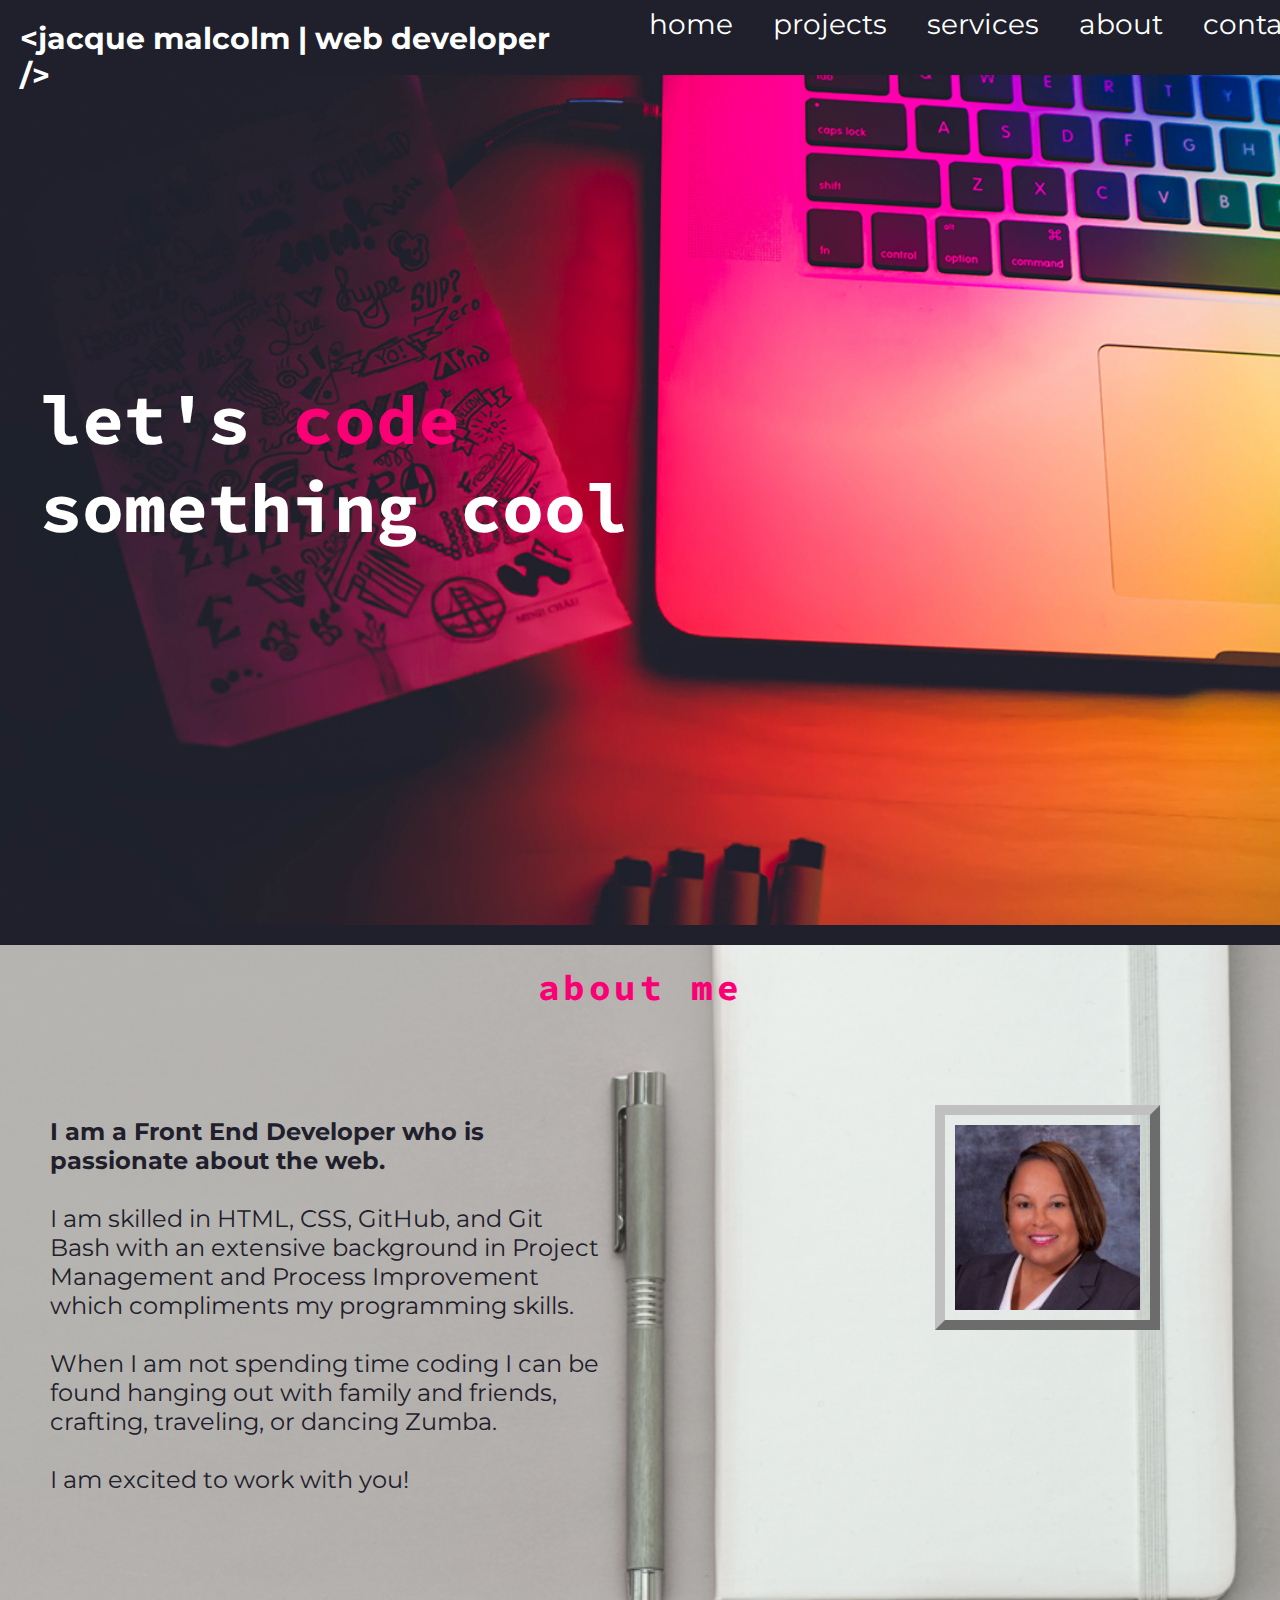
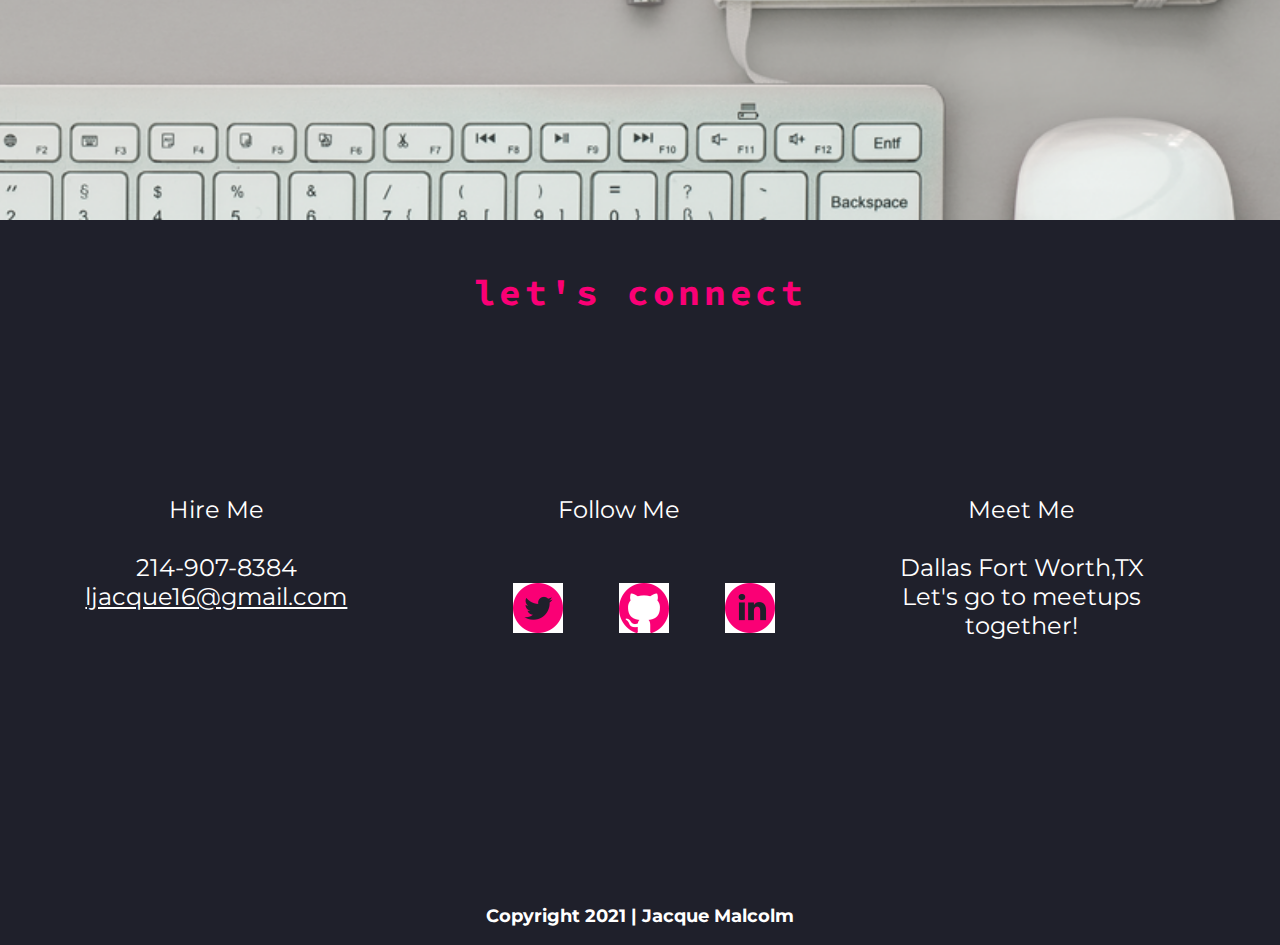
==== index.html @ a43809aa "updated nav bar" ====
<!DOCTYPE html>
<html lang="en">

<head>
    <meta charset="UTF-8">
    <title>Jacque's | Portfolio</title>
    <link rel="stylesheet" href="css/normalize.css">
    <link rel="stylesheet" href="css/main.css">
    <link href="https://fonts.googleapis.com/css2?family=Montserrat&family=Source+Code+Pro:wght@600&display=swap" rel="stylesheet">
</head>

<body>
    <header>
        <div class="wrapper">
        <div>
            <h1>&#60;jacque malcolm | web developer &#47;&#62;</h1>
        </div>
        <div>
            <nav>
                <ul>
                    <li><a href="index.html">home</a></li>
                    <li><a href="projects.html">projects</a></li>
                    <li><a href="services.html">services</a></li>
                    <li><a href="#about">about</a></li>
                    <li><a href="#contact">contact</a></li>
                </ul>
            </nav>
        </div>
        </div>
    </header>
    <main>
        <div class="hero-image">
            <div>
                <h2>let's <span>code</span><br>
                    something cool</h2>
            </div>
            </div>  
            
            <section id="about">
                <div>
                    <h3>about me</h3>
                </div>
                <div class="about-me">
                    <p><strong>I am a Front End Developer who is passionate about the web.</strong><br><br> I am skilled in HTML, CSS, GitHub, and Git Bash with an extensive background in Project Management and Process Improvement which compliments my programming skills.<br><br> When I am not spending time coding I can be found hanging out with family and friends,<br> crafting, traveling, or
                        dancing Zumba.<br><br> I am excited to work with you!</p>
                    <img src="img/personal-photo.jpg" alt="Jacque">  
                </div>
            </section>
    </main>
    <footer id="contact">
        <div>
            <h3>let's connect</h3>
            <div class="third-width">
                <p>Hire Me<br><br>
                214-907-8384<br>
                <a href="mailto:ljacque16@gmail.com"> ljacque16@gmail.com</a></p>
            </div>
            <div class="third-width">
                <p>Follow Me<br><br></p>
                <ul>
                    <li><a href="https://twitter.com/explore" target="_blank">
                    <img src="img/Twitter.png" alt="Twitter" /></a></li>
                    <li><a href="https://github.com/JacqueM-tech" target="_blank">
                    <img src="img/GitHub.png" alt="Github" /></a></li>
                    <li><a href="https://www.linkedin.com/in/ljacque1/" target="_blank">
                    <img src="img/Linkedin.png" alt="Linkedin" /></a></li>
                </ul>
            </div>
            <div class="third-width">
                <p>Meet Me<br><br>
                Dallas Fort Worth,TX <br>
                Let's go to meetups together!</p>
            </div>
        </div>
        <div>
            <h6>Copyright 2021 | Jacque Malcolm</h6>
        </div>
    </footer>
</body>

</html>
---- css/main.css ----
/* ----STYLESHEET FOR Jacque's Portfolio ----*/

/* ---- BASE STYLES ---- */
body {
   background-color: #1f202b;
   color: #ffffff;
   font-family: 'Montserrat', sans-serif;
   font-size: 24px;
  }

* {
   box-sizing: border-box;
   margin: 0;
   padding: 0;
}
*  
 /* ---- GRID STYLES ---- */
.half-width {
   float: left;
   height: 300px;
   margin: 40px 60px 80px 40px;
   padding: 30px;
   width: 40%;
 }
.third-width {
   float: left;
   height: 400px;
   margin: 85px 20px 10px 50px;
   padding: 10px;
   text-align: center;
   width: 26%;
}

/*===== HEADER =====*/
header .wrapper {
   display: flex;
   flex-flow: row nowrap;
   justify-content: space-between;
   height: 75px;
   width: 100%;
  }
 header h1 {
   float: left;
   font-size: 30px;
   color: #ffffff;
   padding: 10px;
   margin: 10px;
   width: 570px;
  }
nav {
   float: right;
   padding: 5px;
   margin: 2px;
   width: 750px;
  }
 nav ul {  
   list-style: none;
   margin: 0;
   padding: 0;
   text-align: right;
  }
 nav ul li{
   display: inline;
   padding: 2px;
   }
 nav ul li a {
   color: #ffffff ;
   font-size: 28px;
   margin-right: 25px;
   padding-left: 5px;
   text-decoration: none;
  }
 
 /*===== MAIN =====*/
 .hero-image {
   height: 850px;
   background: url('../img/hero-image.png');
   background-size: cover;
   background-position: right;
   padding-right: 200px;
  }
 main h2 {
   clear: both;
   color: #ffffff;
   float: left;
   font-family: 'Source Code Pro', monospace;
   font-size: 70px;
   margin: 280px 10px 75px 20px;
   padding: 20px;
   text-align: left;
  }
 main h2 span {
   color: #fa0075;
  }
  h3 {
   color: #fa0075;
   clear: both;
   font-size: 36px;
   font-family: 'Source Code Pro', monospace;
   letter-spacing: 0.1em;
   height: 50px;
   margin: 30px auto;
   padding: 20px 0;
   text-align: center; 
   width: 100%;
 }
h4 {  
   clear: both;
   display: inline-block;
   font-weight: 700;
 }
h5 {
   font-weight: 500;
}

h6 {
   clear: both;
   font-size: 18px;
   height: 50px;
   padding: 10px;
   text-align: center;
   width: 100%;
   }
 
 /*===== PROJECTS PAGE=====*/
 #projects .half-width {
   height: 500px;
   margin: 0;
   padding: 0;
}
#projects img {
  border: 1px;
  border-color: #b7b7b7;
  float: left;
  height: 500px;
  width: 500px;
}
#projects p {
   height: 500px;
   width: 500px;
}
#projects .portfolio {
   display: flex;
   flex-flow: row wrap;
   justify-content: center;
   align-items: center;
 }
.portfolio {
   display: flex;
   justify-content: space-between;
   align-items: center;
   margin-left: 50px;
}
.half-width .para1, .para3 {
   margin-left: 30px;
}
#projects .portfolio .half-width {
   margin-bottom: 100px;
}
#projects h3 {
   margin-top: 40px;
   margin-bottom: 100px;
}
.para2 {
   text-align: left;
}
#projects .align {
  text-align: right;
}

/*===== SERVICES PAGE=====*/
#services .container {
   display: flex;
   flex-flow: row wrap;
   justify-content: center;
   align-items: center;
}
#services h3 {
   margin-top: 100px;
   font-size: 50px;
}
.services {
   display: flex;
   justify-content: center;
   margin-top: 150px;
   margin-bottom: 120px;
   width: 100%;
}
.services .items {
   display: flex;
   flex-flow: column wrap;
   justify-content: space-between;
   margin-left: 40px;
}
.services .items h4 {
   font-size: 30px;
   margin-bottom: 20px;
}
.services .items img {
   height: 300px;
   width: 250px;
}

/*===== ABOUT =====*/
#about .full-width {
   text-align: center;
   height: 100px;
   margin-left: 200px;
   padding-top: 10px;
}
#about {
   background-image: url('../img/about-me.png');
   background-size: cover;
   background-position: right;
   box-sizing: content-box;
   clear: both;
   height: 875px;
   
}
#about h3 {
   margin-top: 20px;
   margin-bottom: 110px;
}
#about p {
   color: #1f202b;
   float: left;
   height: 100px;
   text-align: left;
   margin: 2px 10px 10px 40px;
   padding: 10px;
   width: 575px;
}
#about img {
   float: right;
   border: 10px outset silver;
   height: 225px;
   margin: 0 120px 0 0;
   padding: 10px;
   width: 225px;
}

/*===== FOOTER/CONTACT =====*/
#contact .full-width {
   clear: both;
   text-align: center;
   height: 200px;
   margin: 100px 0 0 300px;
   margin-top: 200px;
   padding: 10px;
}
#contact h3 {
   margin-bottom: 100px;
}
#contact ul {
   list-style: none;
}
#contact ul li {
   display: inline-block;
}
#contact ul img {
   padding: 30px 0 0 50px ;
}
#contact a {
   color: #ffffff;
}
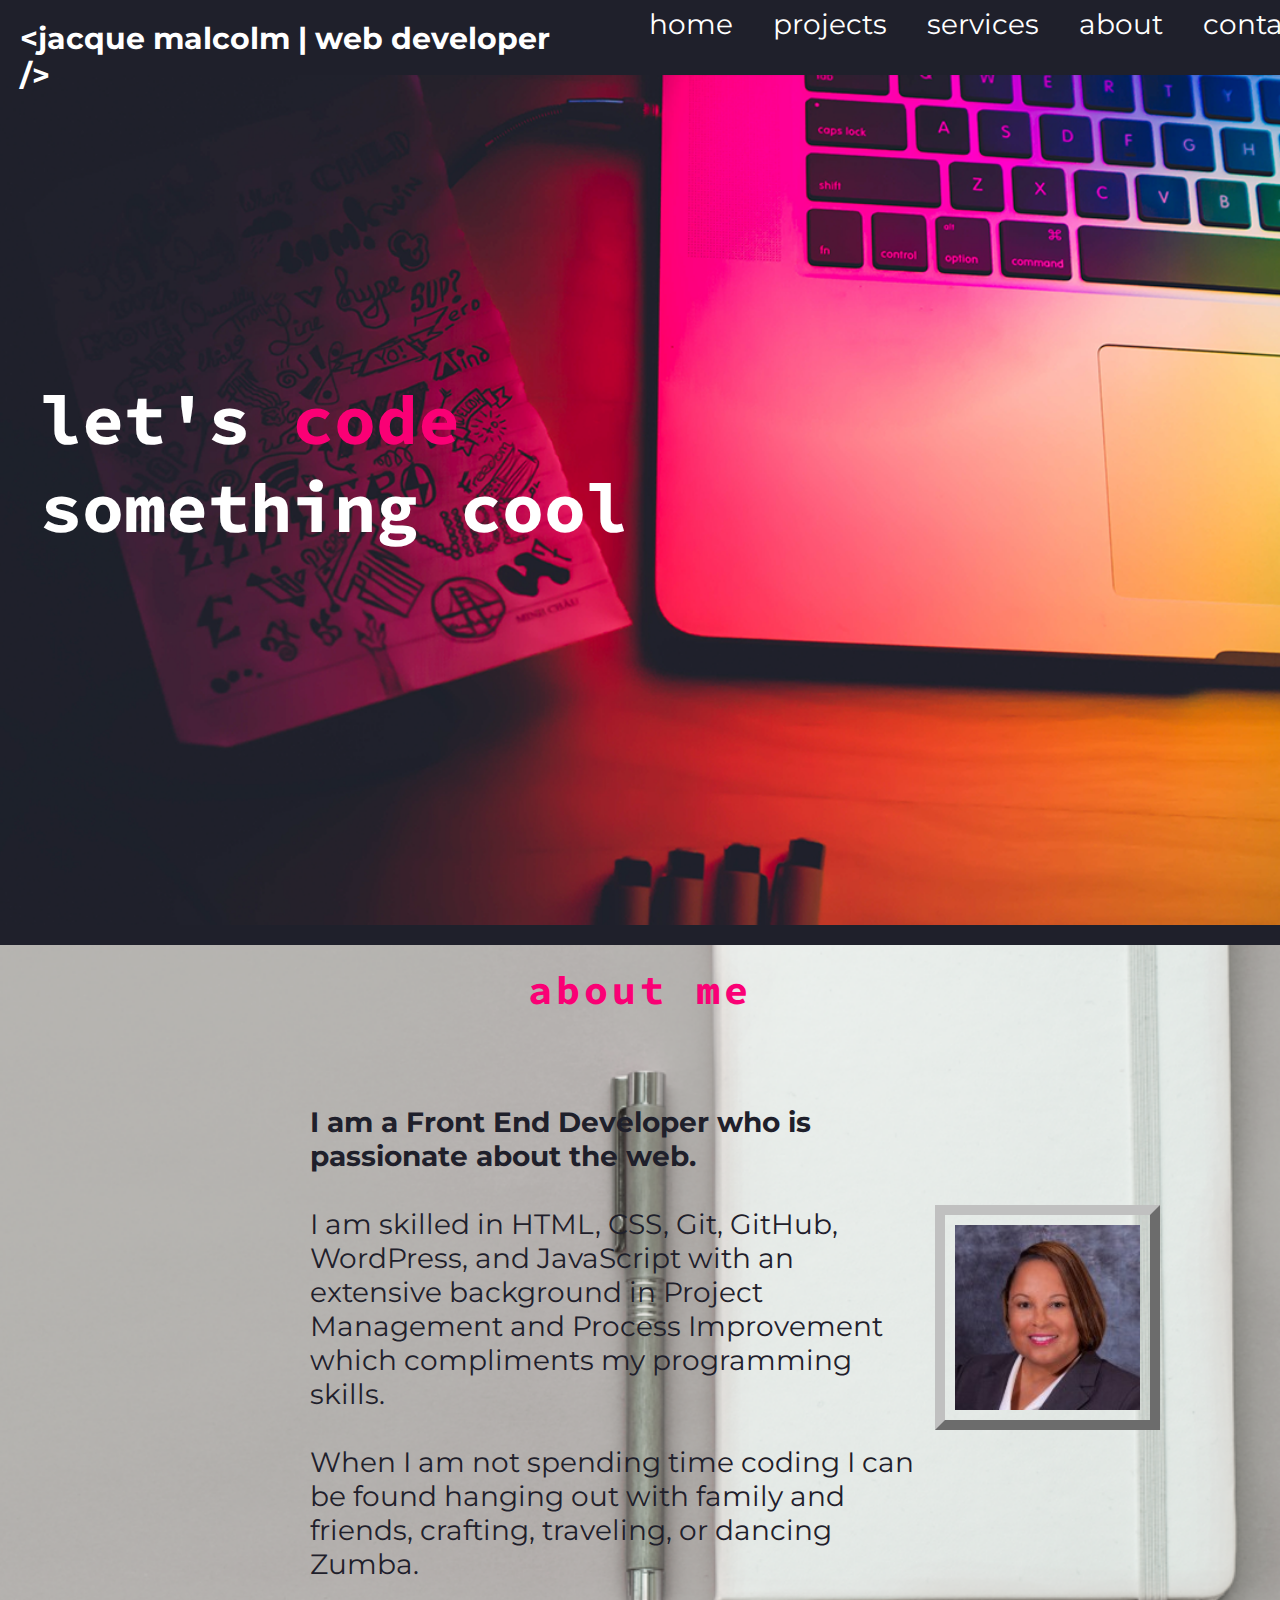
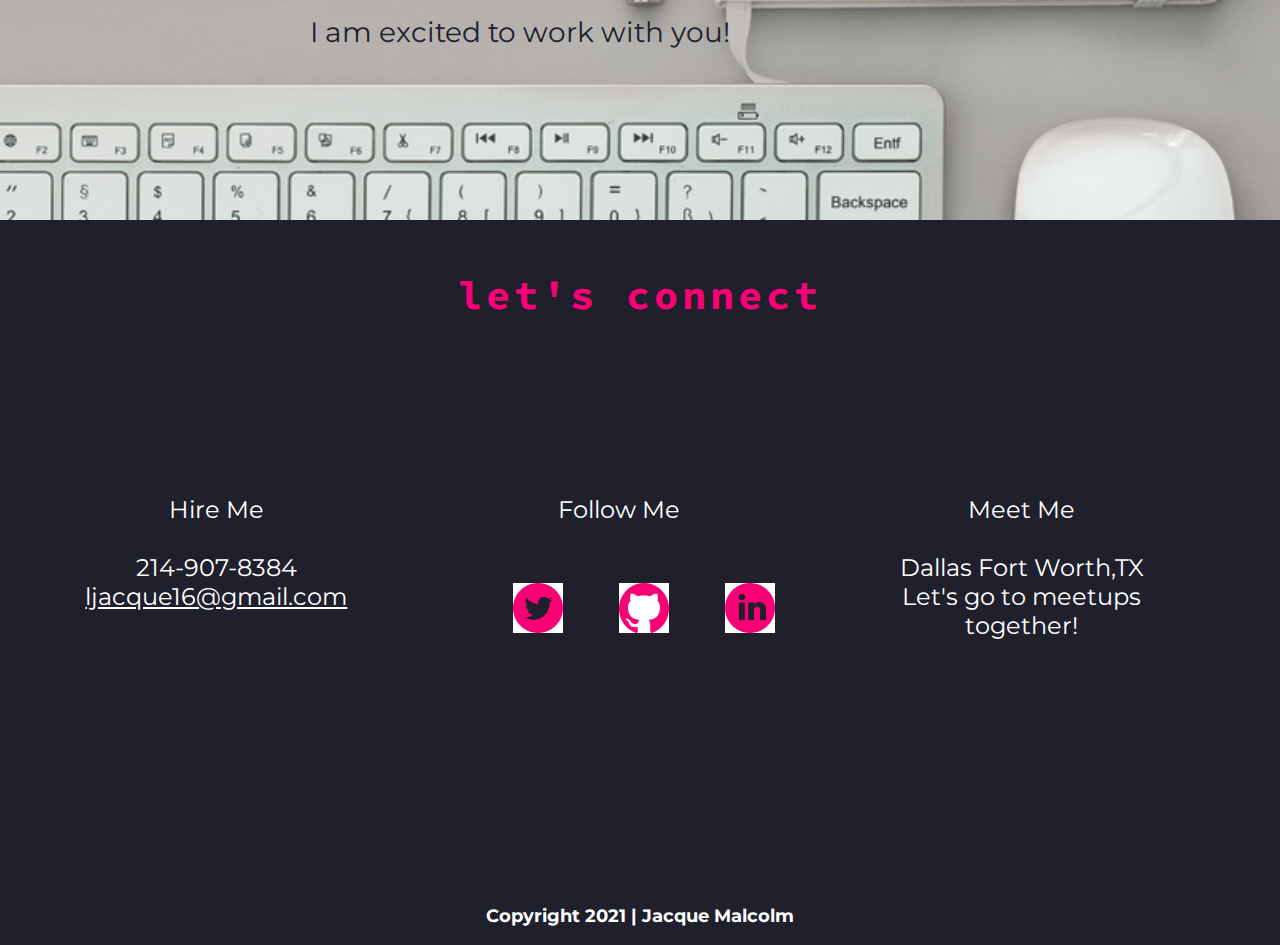
==== commit 3d33f243: "updated about section" ====
--- a/index.html
+++ b/index.html
@@ -41,7 +41,7 @@
                     <h3>about me</h3>
                 </div>
                 <div class="about-me">
-                    <p><strong>I am a Front End Developer who is passionate about the web.</strong><br><br> I am skilled in HTML, CSS, GitHub, and Git Bash with an extensive background in Project Management and Process Improvement which compliments my programming skills.<br><br> When I am not spending time coding I can be found hanging out with family and friends,<br> crafting, traveling, or
+                    <p><strong>I am a Front End Developer who is passionate about the web.</strong><br><br> I am skilled in HTML, CSS, Git, GitHub, WordPress, and JavaScript with an extensive background in Project Management and Process Improvement which compliments my programming skills.<br><br> When I am not spending time coding I can be found hanging out with family and friends, crafting, traveling, or
                         dancing Zumba.<br><br> I am excited to work with you!</p>
                     <img src="img/personal-photo.jpg" alt="Jacque">  
                 </div>
--- a/css/main.css
+++ b/css/main.css
@@ -95,7 +95,7 @@
   h3 {
    color: #fa0075;
    clear: both;
-   font-size: 36px;
+   font-size: 40px;
    font-family: 'Source Code Pro', monospace;
    letter-spacing: 0.1em;
    height: 50px;
@@ -205,7 +205,7 @@
 #about .full-width {
    text-align: center;
    height: 100px;
-   margin-left: 200px;
+   margin-left: 100px;
    padding-top: 10px;
 }
 #about {
@@ -219,16 +219,17 @@
 }
 #about h3 {
    margin-top: 20px;
-   margin-bottom: 110px;
+   margin-bottom: 100px;
 }
 #about p {
    color: #1f202b;
+   font-size: 28px;
    float: left;
    height: 100px;
    text-align: left;
-   margin: 2px 10px 10px 40px;
-   padding: 10px;
-   width: 575px;
+   margin: 0 10px 10px 300px;
+   padding: 10px;
+   width: 630px;
 }
 #about img {
    float: right;
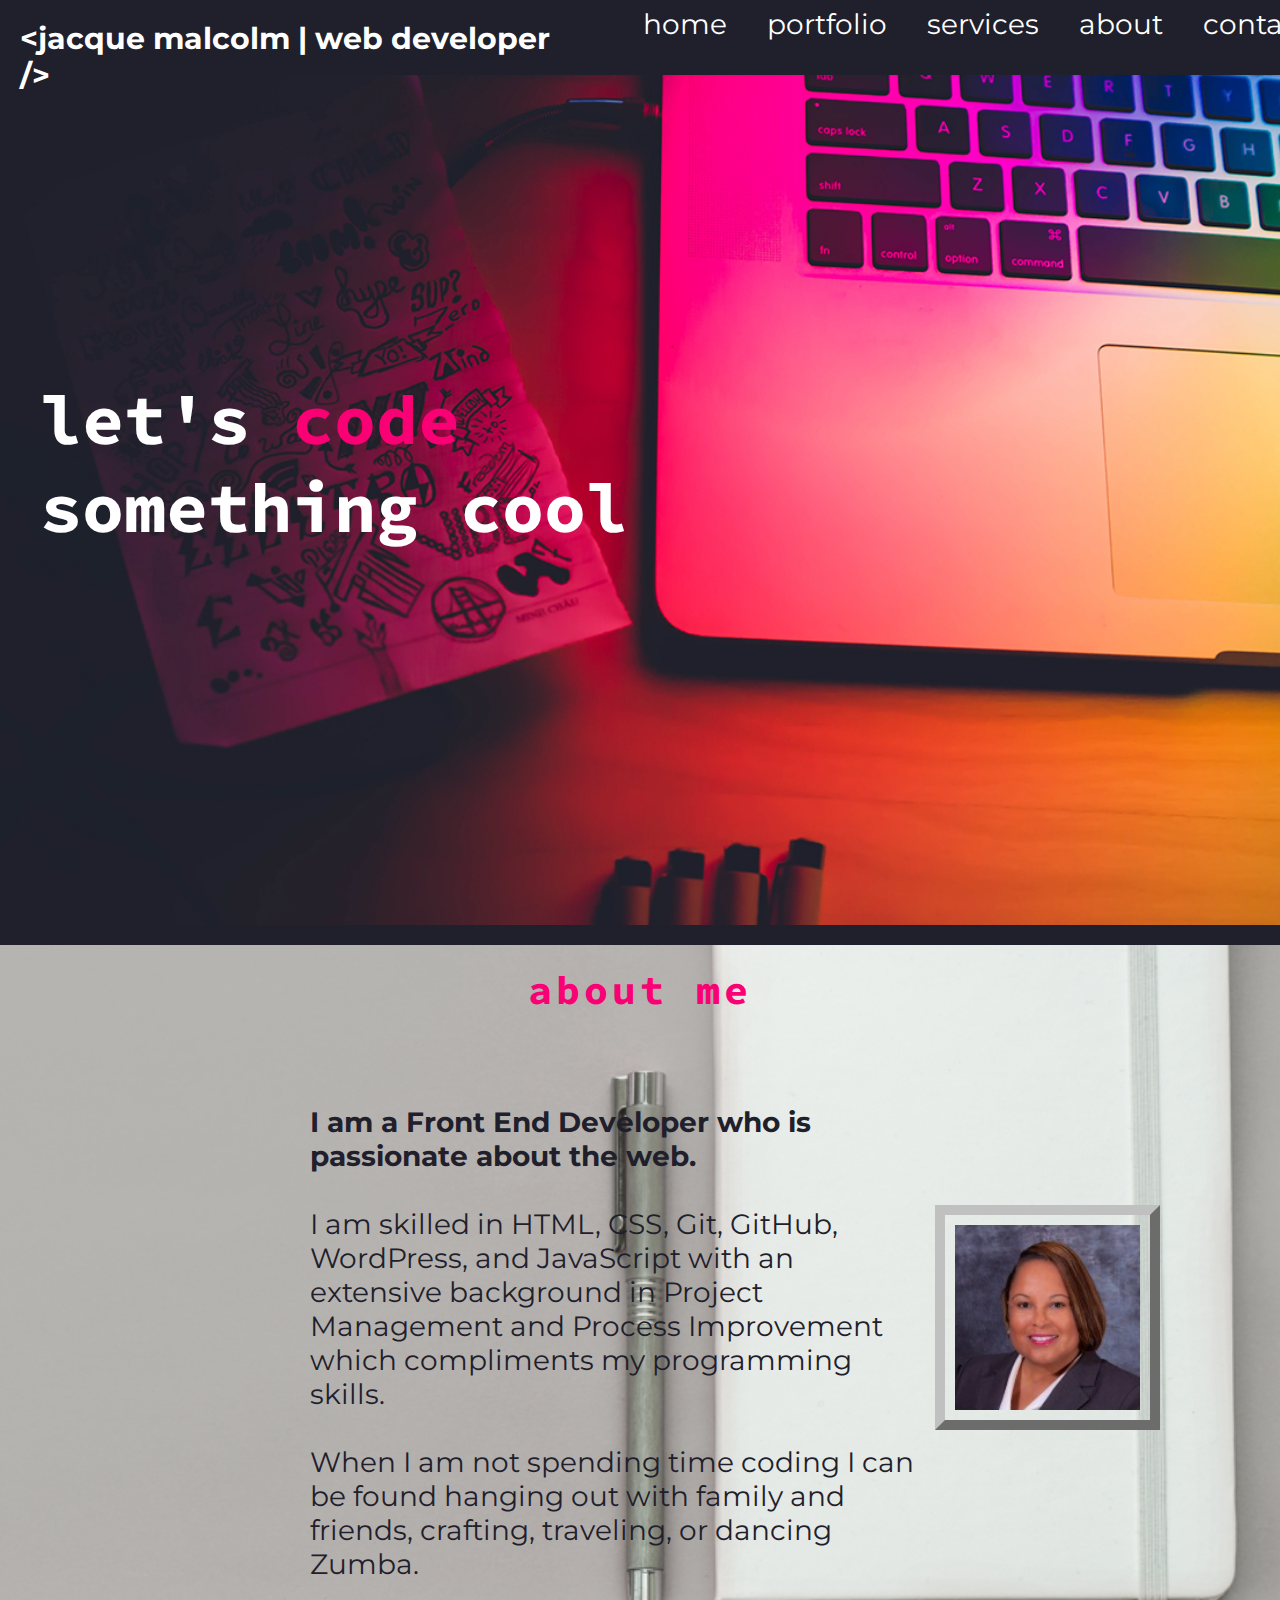
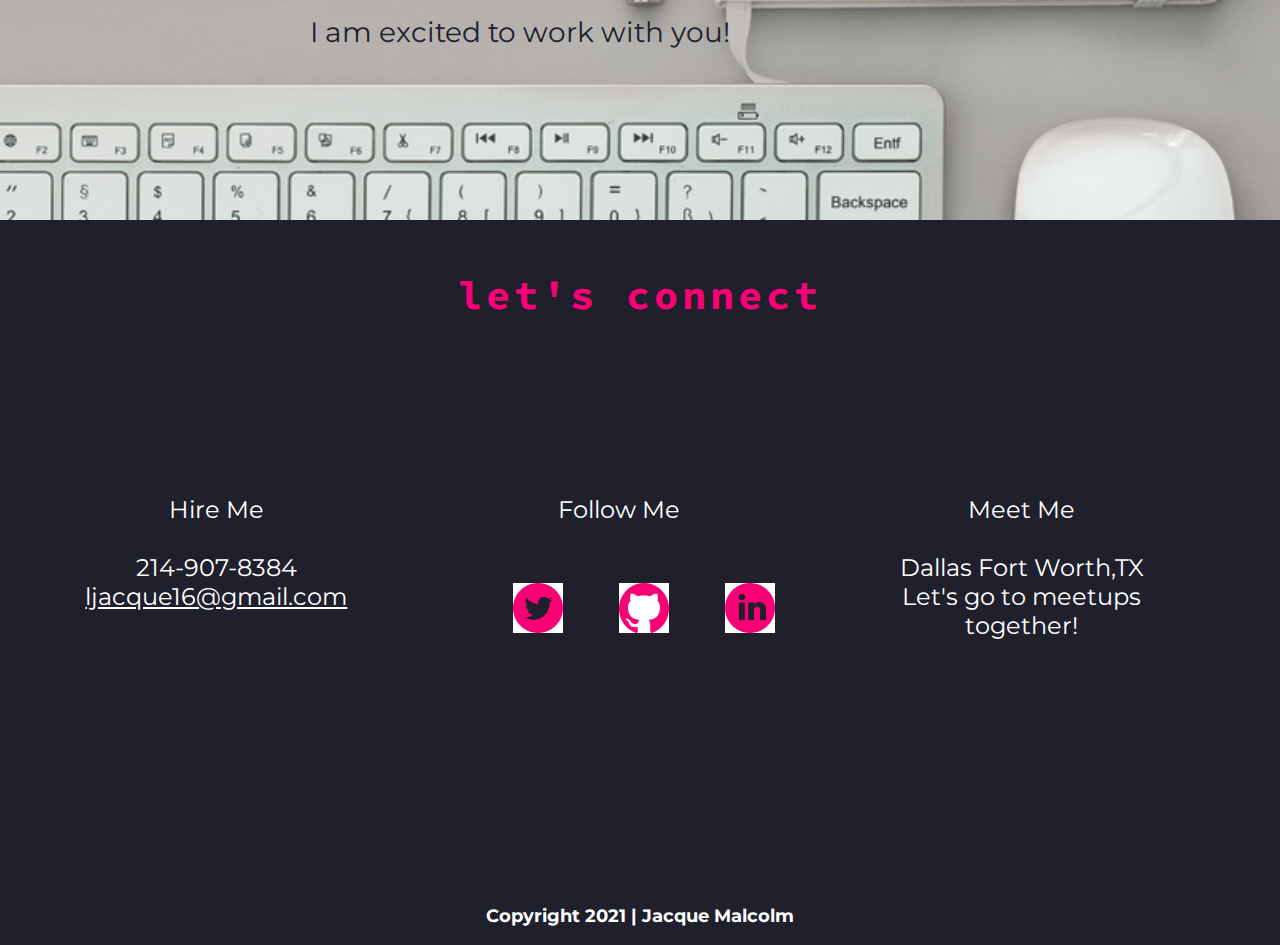
==== commit 50fd9f74: "Updated portfolio page" ====
--- a/index.html
+++ b/index.html
@@ -19,7 +19,7 @@
             <nav>
                 <ul>
                     <li><a href="index.html">home</a></li>
-                    <li><a href="projects.html">projects</a></li>
+                    <li><a href="portfolio.html">portfolio</a></li>
                     <li><a href="services.html">services</a></li>
                     <li><a href="#about">about</a></li>
                     <li><a href="#contact">contact</a></li>
--- a/css/main.css
+++ b/css/main.css
@@ -122,7 +122,7 @@
    width: 100%;
    }
  
- /*===== PROJECTS PAGE=====*/
+ /*===== PORTFOLIO PAGE=====*/
  #projects .half-width {
    height: 500px;
    margin: 0;
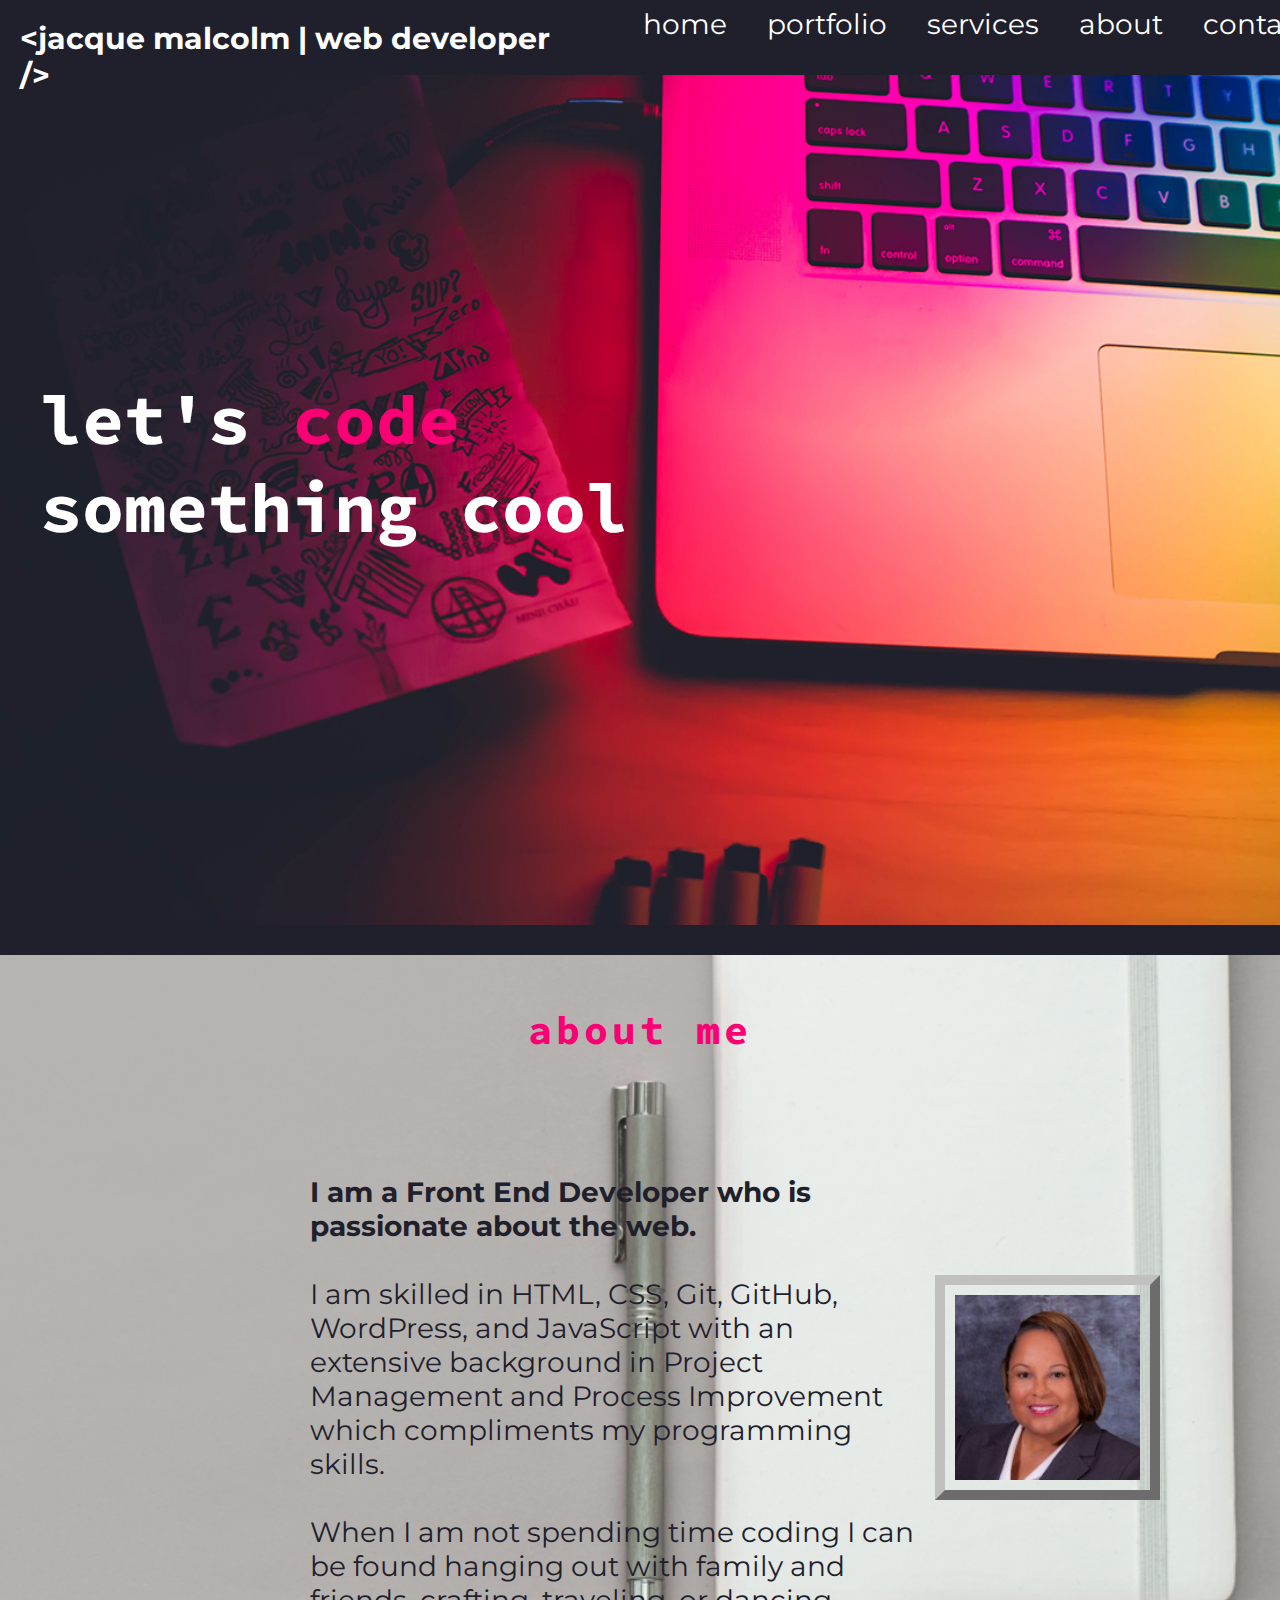
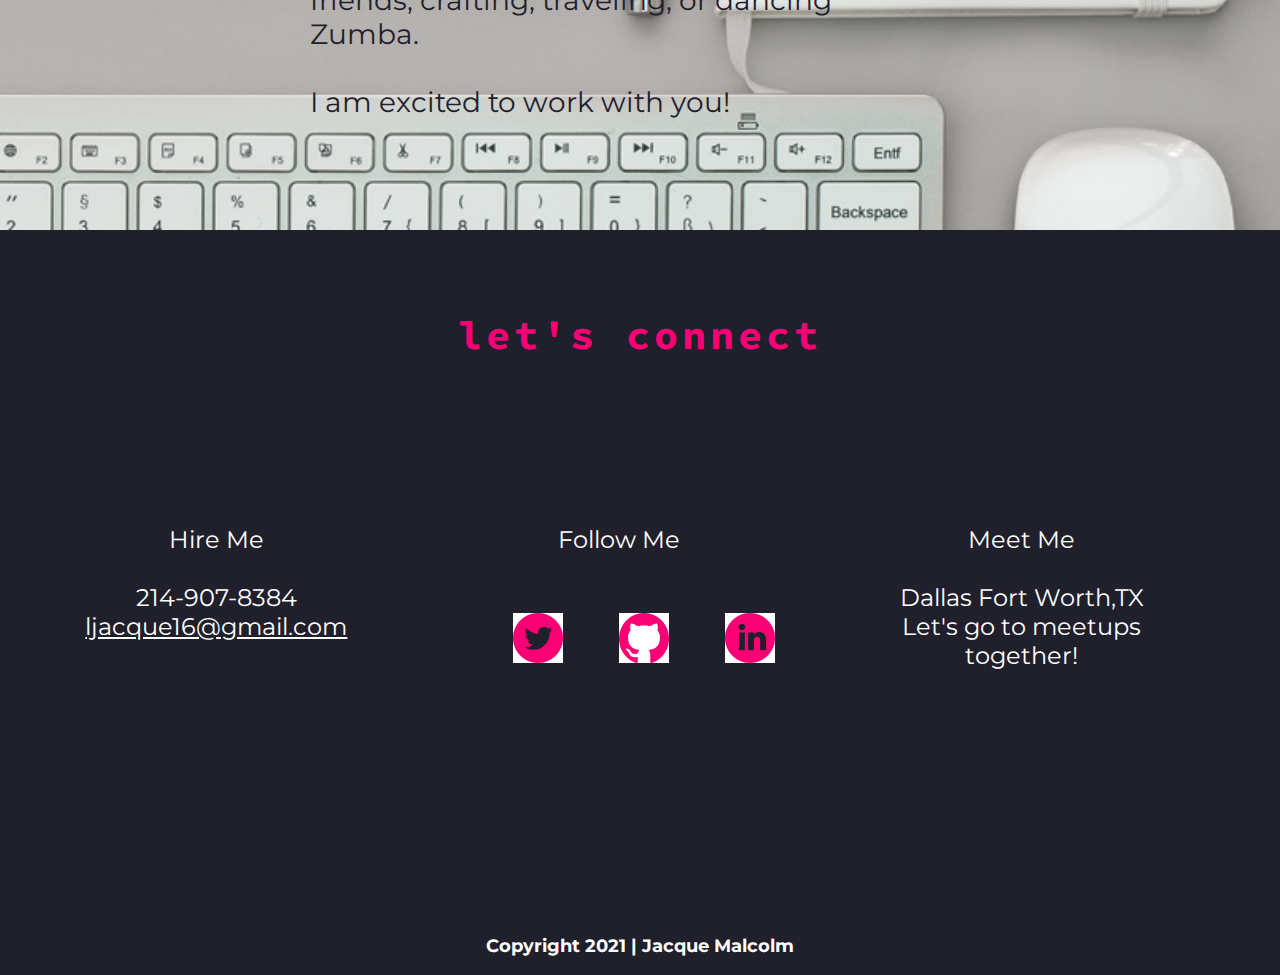
==== commit a3518e4d: "updated about section" ====
--- a/index.html
+++ b/index.html
@@ -8,7 +8,6 @@
     <link rel="stylesheet" href="css/main.css">
     <link href="https://fonts.googleapis.com/css2?family=Montserrat&family=Source+Code+Pro:wght@600&display=swap" rel="stylesheet">
 </head>
-
 <body>
     <header>
         <div class="wrapper">
@@ -35,17 +34,16 @@
                     something cool</h2>
             </div>
             </div>  
-            
-            <section id="about">
-                <div>
-                    <h3>about me</h3>
-                </div>
-                <div class="about-me">
-                    <p><strong>I am a Front End Developer who is passionate about the web.</strong><br><br> I am skilled in HTML, CSS, Git, GitHub, WordPress, and JavaScript with an extensive background in Project Management and Process Improvement which compliments my programming skills.<br><br> When I am not spending time coding I can be found hanging out with family and friends, crafting, traveling, or
-                        dancing Zumba.<br><br> I am excited to work with you!</p>
-                    <img src="img/personal-photo.jpg" alt="Jacque">  
-                </div>
-            </section>
+        <section id="about">
+            <div>
+                <h3>about me</h3>
+            </div>
+            <div class="about-me">
+                <p><strong>I am a Front End Developer who is passionate about the web.</strong><br><br> I am skilled in HTML, CSS, Git, GitHub, WordPress, and JavaScript with an extensive background in Project Management and Process Improvement which compliments my programming skills.<br><br> When I am not spending time coding I can be found hanging out with family and friends, crafting, traveling, or
+                    dancing Zumba.<br><br> I am excited to work with you!</p>
+                <img src="img/personal-photo.jpg" alt="Jacque">  
+            </div>
+        </section>
     </main>
     <footer id="contact">
         <div>
--- a/css/main.css
+++ b/css/main.css
@@ -154,6 +154,9 @@
 .half-width .para1, .para3 {
    margin-left: 30px;
 }
+.para1 span {
+   font-size: 16px;
+}
 #projects .portfolio .half-width {
    margin-bottom: 100px;
 }
@@ -166,6 +169,12 @@
 }
 #projects .align {
   text-align: right;
+}
+.para4 {
+   text-align: left;
+}
+.para4 span {
+   font-size: 16px;
 }
 
 /*===== SERVICES PAGE=====*/
@@ -218,8 +227,8 @@
    
 }
 #about h3 {
-   margin-top: 20px;
-   margin-bottom: 100px;
+   padding-top: 50px;
+   margin-bottom: 140px;
 }
 #about p {
    color: #1f202b;
@@ -250,6 +259,7 @@
    padding: 10px;
 }
 #contact h3 {
+   padding-top: 50px;
    margin-bottom: 100px;
 }
 #contact ul {
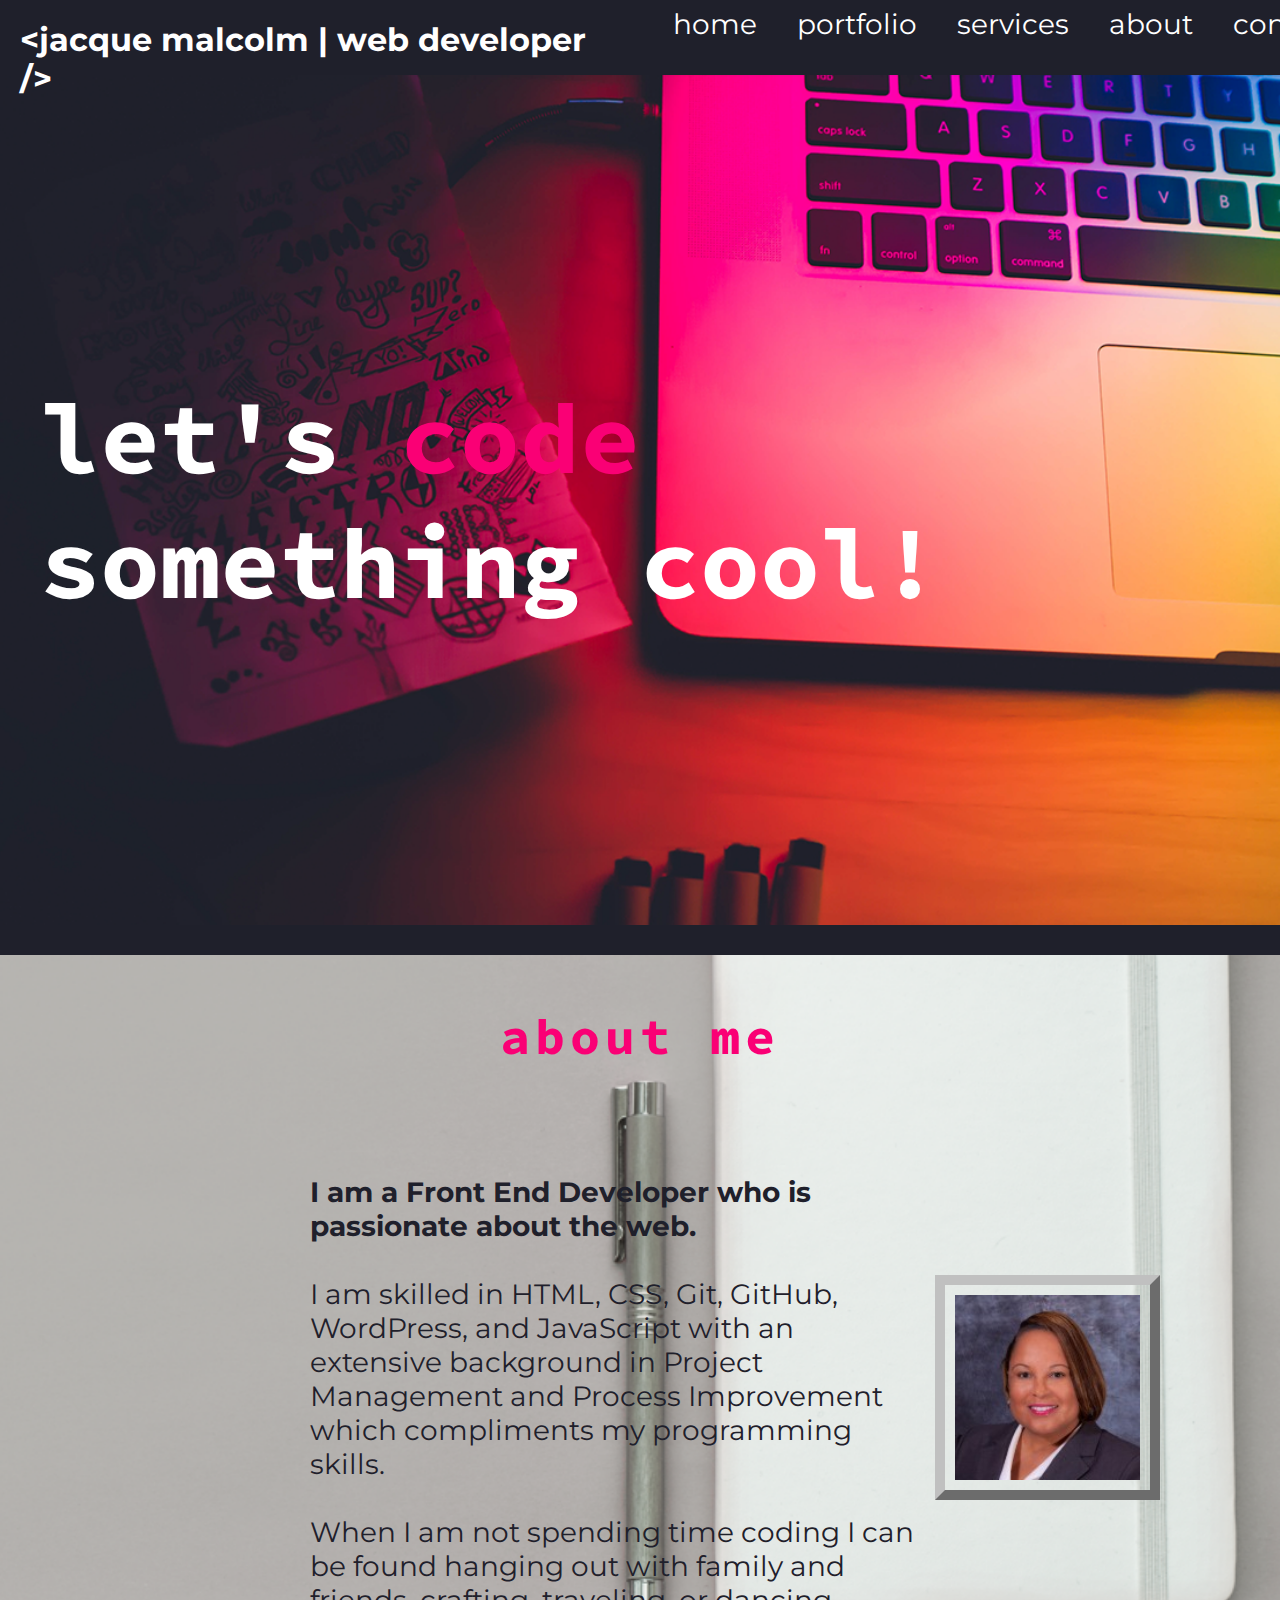
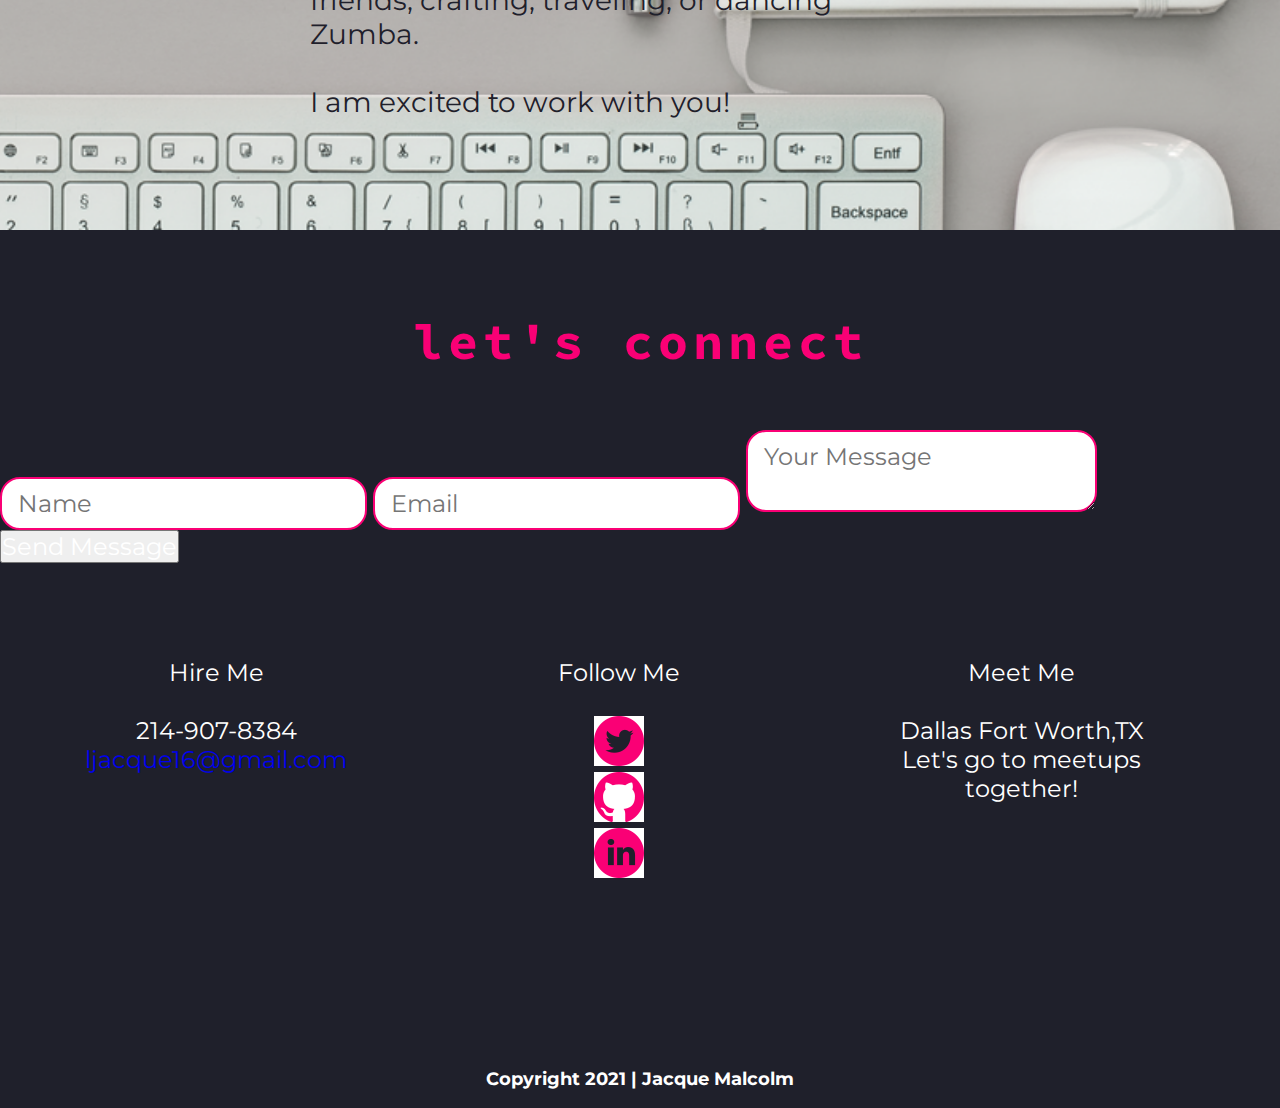
==== commit e9700b09: "Added mobile first style" ====
--- a/index.html
+++ b/index.html
@@ -31,7 +31,7 @@
         <div class="hero-image">
             <div>
                 <h2>let's <span>code</span><br>
-                    something cool</h2>
+                    something cool!</h2>
             </div>
             </div>  
         <section id="about">
@@ -45,35 +45,44 @@
             </div>
         </section>
     </main>
-    <footer id="contact">
+    <section id="contact">
         <div>
             <h3>let's connect</h3>
-            <div class="third-width">
-                <p>Hire Me<br><br>
-                214-907-8384<br>
-                <a href="mailto:ljacque16@gmail.com"> ljacque16@gmail.com</a></p>
-            </div>
-            <div class="third-width">
-                <p>Follow Me<br><br></p>
-                <ul>
-                    <li><a href="https://twitter.com/explore" target="_blank">
-                    <img src="img/Twitter.png" alt="Twitter" /></a></li>
-                    <li><a href="https://github.com/JacqueM-tech" target="_blank">
-                    <img src="img/GitHub.png" alt="Github" /></a></li>
-                    <li><a href="https://www.linkedin.com/in/ljacque1/" target="_blank">
-                    <img src="img/Linkedin.png" alt="Linkedin" /></a></li>
-                </ul>
-            </div>
-            <div class="third-width">
+            <form action="">
+                <input type="text" placeholder="Name">
+                <input type="email" placeholder="Email">
+                <textarea placeholder="Your Message"></textarea>
+                <button class="buton">Send Message</button>
+            </form>
+        </div>
+    </section>
+    <footer>
+        <div class="third-width">
+            <p>Hire Me<br><br>
+            214-907-8384<br>
+            <a href="mailto:ljacque16@gmail.com"> ljacque16@gmail.com</a></p>
+        </div>
+        <div class="third-width">
+            <p>Follow Me<br><br></p>
+            <ul>
+                <li><a href="https://twitter.com/explore" target="_blank">
+                <img src="img/Twitter.png" alt="Twitter" /></a></li>
+                <li><a href="https://github.com/JacqueM-tech" target="_blank">
+                <img src="img/GitHub.png" alt="Github" /></a></li>
+                <li><a href="https://www.linkedin.com/in/ljacque1/" target="_blank">
+                <img src="img/Linkedin.png" alt="Linkedin" /></a></li>
+            </ul>
+        </div>
+        <div class="third-width">
                 <p>Meet Me<br><br>
                 Dallas Fort Worth,TX <br>
                 Let's go to meetups together!</p>
-            </div>
+        </div>
         </div>
         <div>
             <h6>Copyright 2021 | Jacque Malcolm</h6>
         </div>
-    </footer>
+    </section>
 </body>
 
 </html>
--- a/css/main.css
+++ b/css/main.css
@@ -1,19 +1,36 @@
 /* ----STYLESHEET FOR Jacque's Portfolio ----*/
 
 /* ---- BASE STYLES ---- */
-body {
-   background-color: #1f202b;
-   color: #ffffff;
-   font-family: 'Montserrat', sans-serif;
-   font-size: 24px;
-  }
-
+/* VARIABLES */
+:root {
+   --black: #1f202b;
+   --white: #ffffff;
+   --pink: #fa0075;
+}
+/* RESET */
 * {
    box-sizing: border-box;
    margin: 0;
    padding: 0;
-}
-*  
+   text-decoration: none;
+}
+li {
+   list-style-type: none;
+}
+body {
+   background-color: var(--black);
+   color: var(--white);
+   font-family: 'Montserrat', sans-serif;
+   font-size: 1.5rem;
+  }
+  input, textarea {
+   padding: 10px 16px;
+   border-radius: 20px;
+   border: 2px solid var(--pink);
+ }
+
+
+ 
  /* ---- GRID STYLES ---- */
 .half-width {
    float: left;
@@ -30,7 +47,7 @@
    text-align: center;
    width: 26%;
 }
-
+/*===== MOBILE STYLES =====*/
 /*===== HEADER =====*/
 header .wrapper {
    display: flex;
@@ -41,11 +58,11 @@
   }
  header h1 {
    float: left;
-   font-size: 30px;
+   font-size: 32px;
    color: #ffffff;
    padding: 10px;
    margin: 10px;
-   width: 570px;
+   width: 600px;
   }
 nav {
    float: right;
@@ -84,7 +101,7 @@
    color: #ffffff;
    float: left;
    font-family: 'Source Code Pro', monospace;
-   font-size: 70px;
+   font-size: 100px;
    margin: 280px 10px 75px 20px;
    padding: 20px;
    text-align: left;
@@ -95,7 +112,7 @@
   h3 {
    color: #fa0075;
    clear: both;
-   font-size: 40px;
+   font-size: 50px;
    font-family: 'Source Code Pro', monospace;
    letter-spacing: 0.1em;
    height: 50px;
@@ -124,7 +141,7 @@
  
  /*===== PORTFOLIO PAGE=====*/
  #projects .half-width {
-   height: 500px;
+   height: 570px;
    margin: 0;
    padding: 0;
 }
@@ -132,12 +149,13 @@
   border: 1px;
   border-color: #b7b7b7;
   float: left;
-  height: 500px;
+  height: 450px;
   width: 500px;
 }
 #projects p {
-   height: 500px;
+   height: 450px;
    width: 500px;
+
 }
 #projects .portfolio {
    display: flex;
@@ -158,11 +176,11 @@
    font-size: 16px;
 }
 #projects .portfolio .half-width {
-   margin-bottom: 100px;
+   margin-bottom: 40px;
 }
 #projects h3 {
-   margin-top: 40px;
-   margin-bottom: 100px;
+   margin-top: 50px;
+   margin-bottom: 120px;
 }
 .para2 {
    text-align: left;
@@ -175,6 +193,10 @@
 }
 .para4 span {
    font-size: 16px;
+   
+}
+.para1, .para2, .para3 {
+   margin-top: 10%;
 }
 
 /*===== SERVICES PAGE=====*/
@@ -274,6 +296,20 @@
 #contact a {
    color: #ffffff;
 }
-
-
-
+/*===== SMALL TABLET STYLES =====*/
+@media screen and (min-width: 620px){
+   
+}
+
+
+/*===== LARGE TABLETS & LAPTOP STYLES =====*/
+@media screen and (min-width: 960px){
+   
+}
+
+
+/*===== DESKTOP STYLES =====*/
+@media screen and (min-width: 1200px){
+   
+}
+
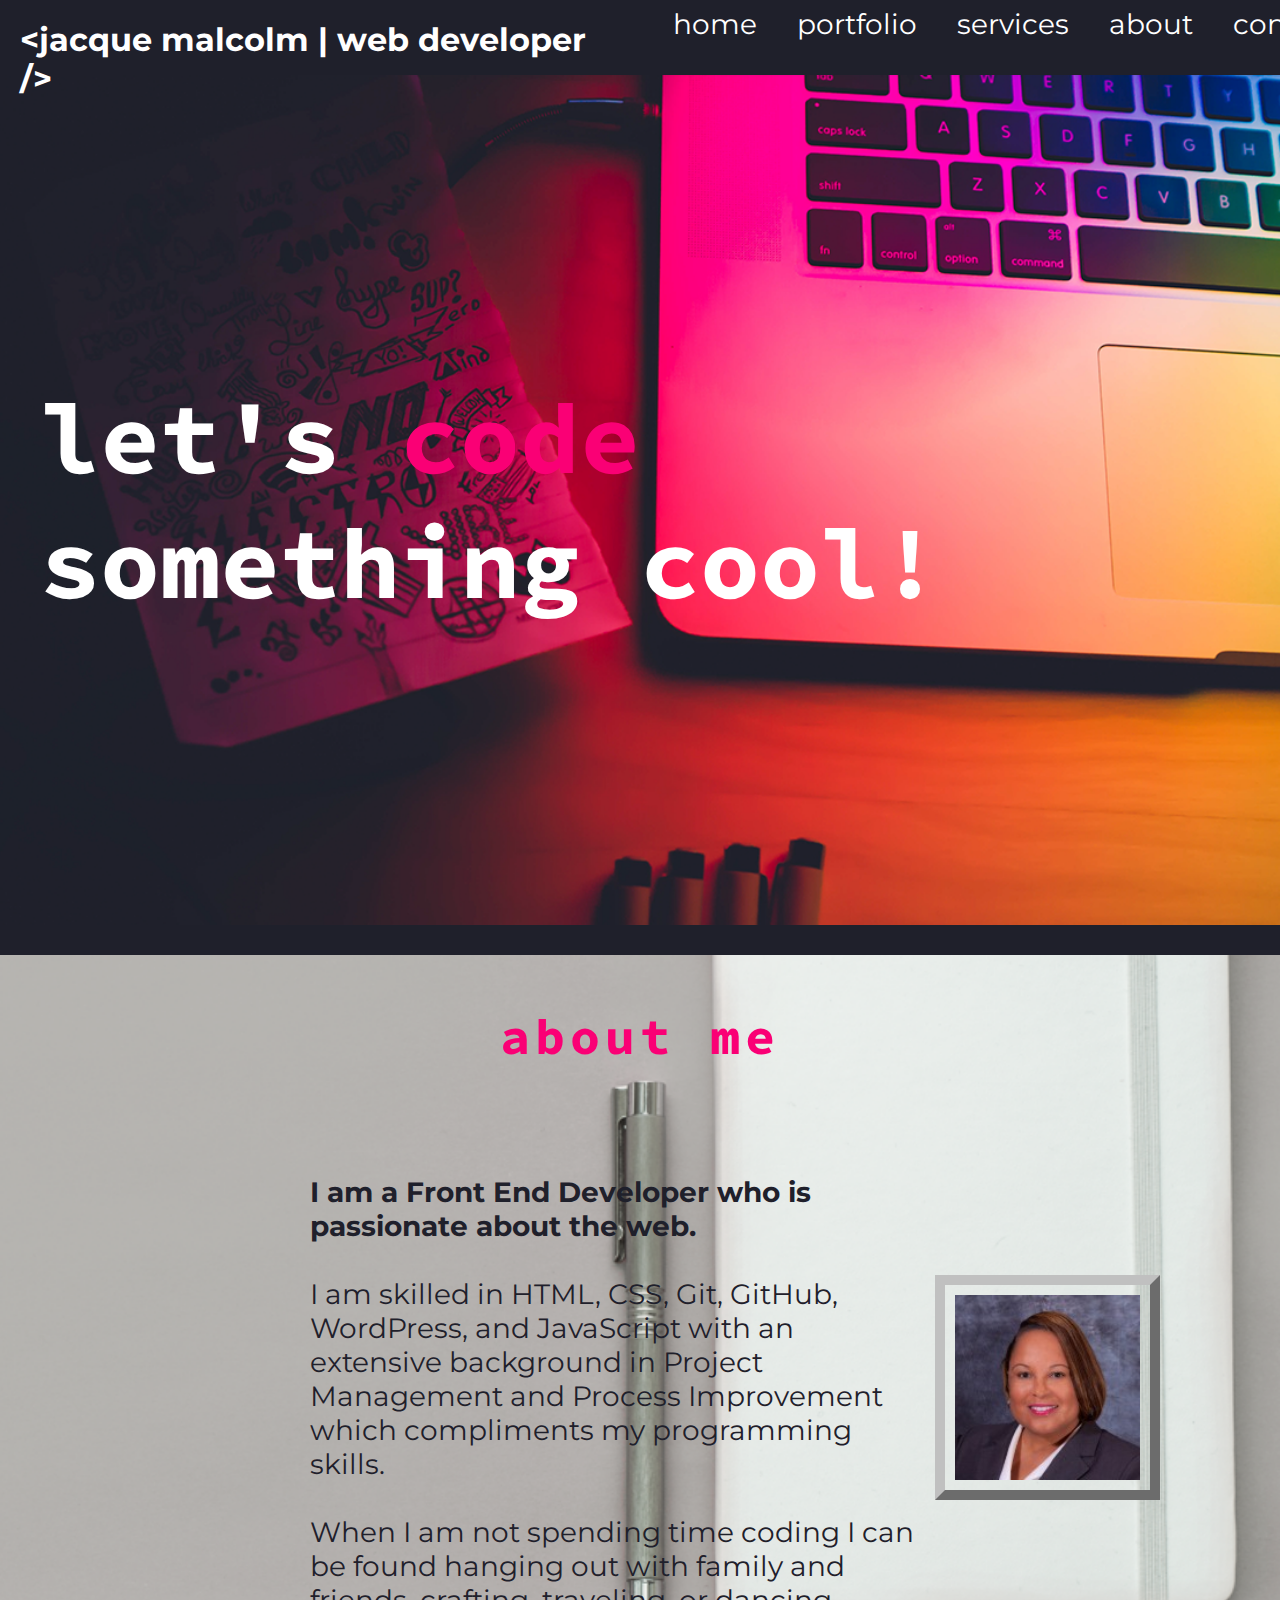
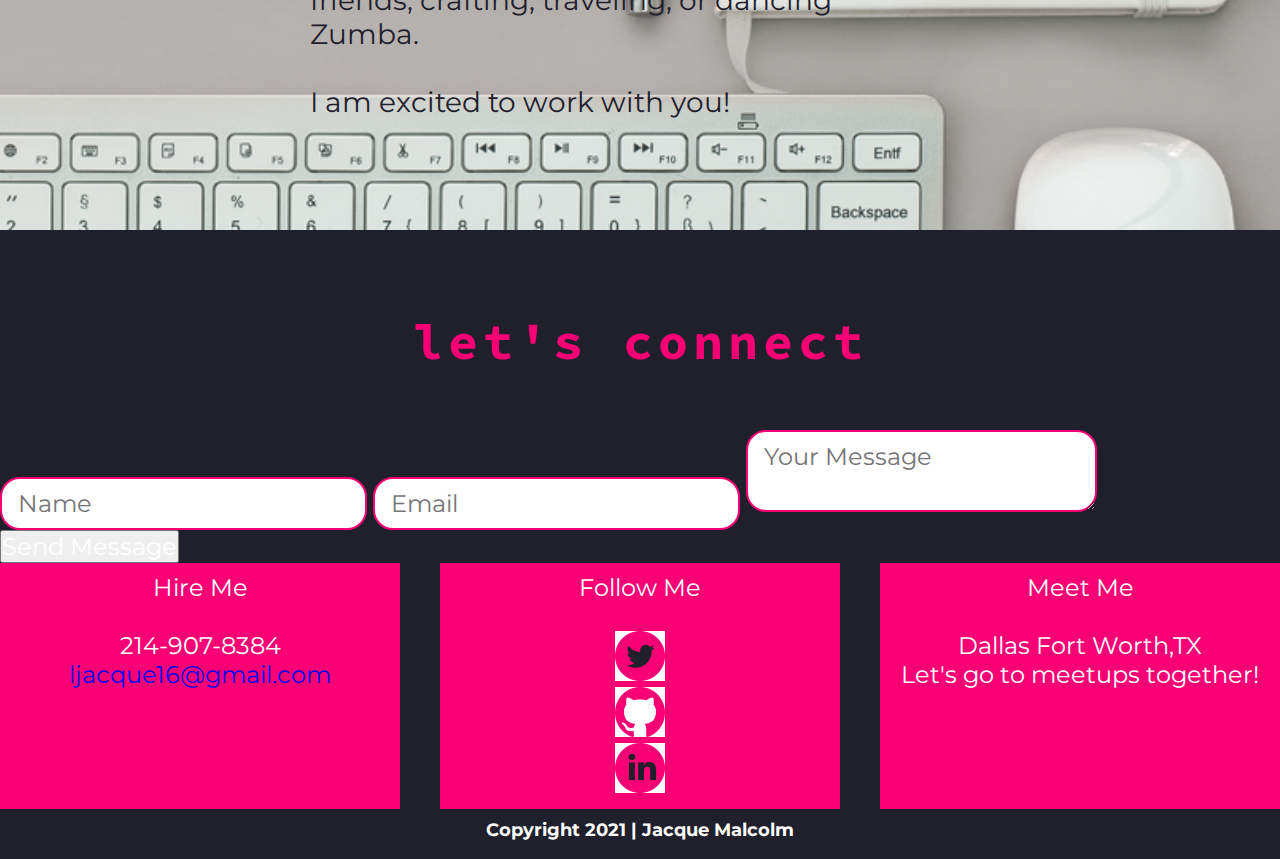
==== commit 3490e094: "updated grid layout" ====
--- a/index.html
+++ b/index.html
@@ -57,12 +57,13 @@
         </div>
     </section>
     <footer>
-        <div class="third-width">
-            <p>Hire Me<br><br>
-            214-907-8384<br>
-            <a href="mailto:ljacque16@gmail.com"> ljacque16@gmail.com</a></p>
-        </div>
-        <div class="third-width">
+        <div class="connect grid">
+            <div class="connecting">
+                <p>Hire Me<br><br>
+                214-907-8384<br>
+                <a href="mailto:ljacque16@gmail.com"> ljacque16@gmail.com</a></p>
+            </div>
+            <div class="connecting">
             <p>Follow Me<br><br></p>
             <ul>
                 <li><a href="https://twitter.com/explore" target="_blank">
@@ -72,12 +73,12 @@
                 <li><a href="https://www.linkedin.com/in/ljacque1/" target="_blank">
                 <img src="img/Linkedin.png" alt="Linkedin" /></a></li>
             </ul>
-        </div>
-        <div class="third-width">
+            </div>
+            <div class="connecting">
                 <p>Meet Me<br><br>
                 Dallas Fort Worth,TX <br>
                 Let's go to meetups together!</p>
-        </div>
+            </div>
         </div>
         <div>
             <h6>Copyright 2021 | Jacque Malcolm</h6>
--- a/css/main.css
+++ b/css/main.css
@@ -29,24 +29,6 @@
    border: 2px solid var(--pink);
  }
 
-
- 
- /* ---- GRID STYLES ---- */
-.half-width {
-   float: left;
-   height: 300px;
-   margin: 40px 60px 80px 40px;
-   padding: 30px;
-   width: 40%;
- }
-.third-width {
-   float: left;
-   height: 400px;
-   margin: 85px 20px 10px 50px;
-   padding: 10px;
-   text-align: center;
-   width: 26%;
-}
 /*===== MOBILE STYLES =====*/
 /*===== HEADER =====*/
 header .wrapper {
@@ -140,12 +122,21 @@
    }
  
  /*===== PORTFOLIO PAGE=====*/
- #projects .half-width {
-   height: 570px;
-   margin: 0;
-   padding: 0;
-}
-#projects img {
+ #portfolio h3 {
+   margin: 50px 0 100px;
+}
+ .work {
+   display: grid;
+   grid-template-columns: 1fr 1fr;
+   gap: 20px;
+} 
+.work .projects {
+   text-align: center;
+   background: var(--pink);
+   padding: 10px;
+}
+
+/*#projects img {
   border: 1px;
   border-color: #b7b7b7;
   float: left;
@@ -178,10 +169,7 @@
 #projects .portfolio .half-width {
    margin-bottom: 40px;
 }
-#projects h3 {
-   margin-top: 50px;
-   margin-bottom: 120px;
-}
+
 .para2 {
    text-align: left;
 }
@@ -197,7 +185,7 @@
 }
 .para1, .para2, .para3 {
    margin-top: 10%;
-}
+}*/
 
 /*===== SERVICES PAGE=====*/
 #services .container {
@@ -207,29 +195,27 @@
    align-items: center;
 }
 #services h3 {
-   margin-top: 100px;
+   margin: 100px 0;
    font-size: 50px;
 }
 .services {
-   display: flex;
-   justify-content: center;
-   margin-top: 150px;
-   margin-bottom: 120px;
-   width: 100%;
+   display: grid;
+   grid-template-columns: 1fr 1fr;
+   gap: 30px;
 }
 .services .items {
-   display: flex;
-   flex-flow: column wrap;
-   justify-content: space-between;
-   margin-left: 40px;
-}
+   text-align: center;
+   background: var(--pink);
+   padding: 10px;
+}
+
 .services .items h4 {
    font-size: 30px;
    margin-bottom: 20px;
 }
 .services .items img {
-   height: 300px;
-   width: 250px;
+   max-width: 300px;
+   height: 335px;
 }
 
 /*===== ABOUT =====*/
@@ -272,27 +258,25 @@
 }
 
 /*===== FOOTER/CONTACT =====*/
-#contact .full-width {
-   clear: both;
-   text-align: center;
-   height: 200px;
-   margin: 100px 0 0 300px;
-   margin-top: 200px;
-   padding: 10px;
-}
+
 #contact h3 {
    padding-top: 50px;
    margin-bottom: 100px;
 }
-#contact ul {
-   list-style: none;
-}
-#contact ul li {
-   display: inline-block;
-}
-#contact ul img {
+.connect {
+   display: grid;
+   grid-template-columns: 1fr 1fr 1fr;
+   gap: 40px;
+
+}
+.connect .connecting {
+   text-align: center;
+   background: var(--pink);
+   padding: 10px;
+}
+/*#contact ul img {
    padding: 30px 0 0 50px ;
-}
+}*/
 #contact a {
    color: #ffffff;
 }
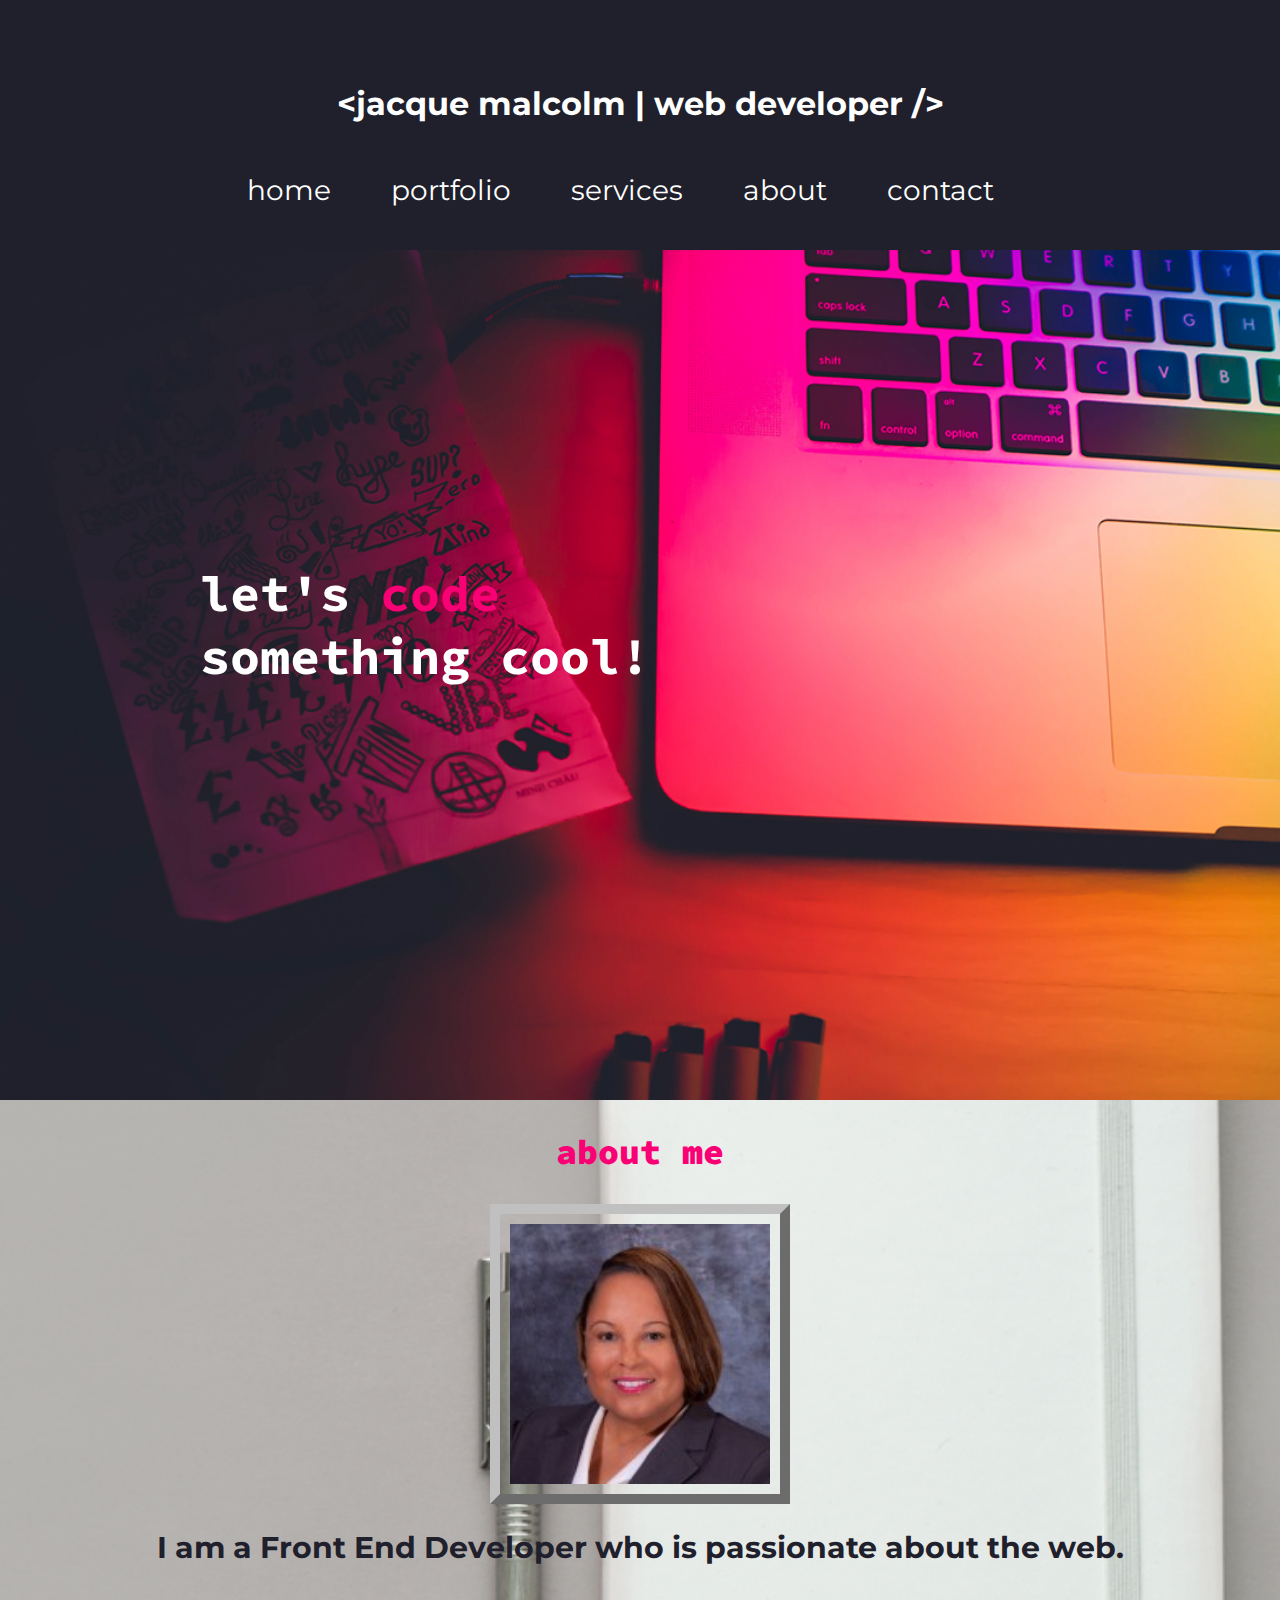
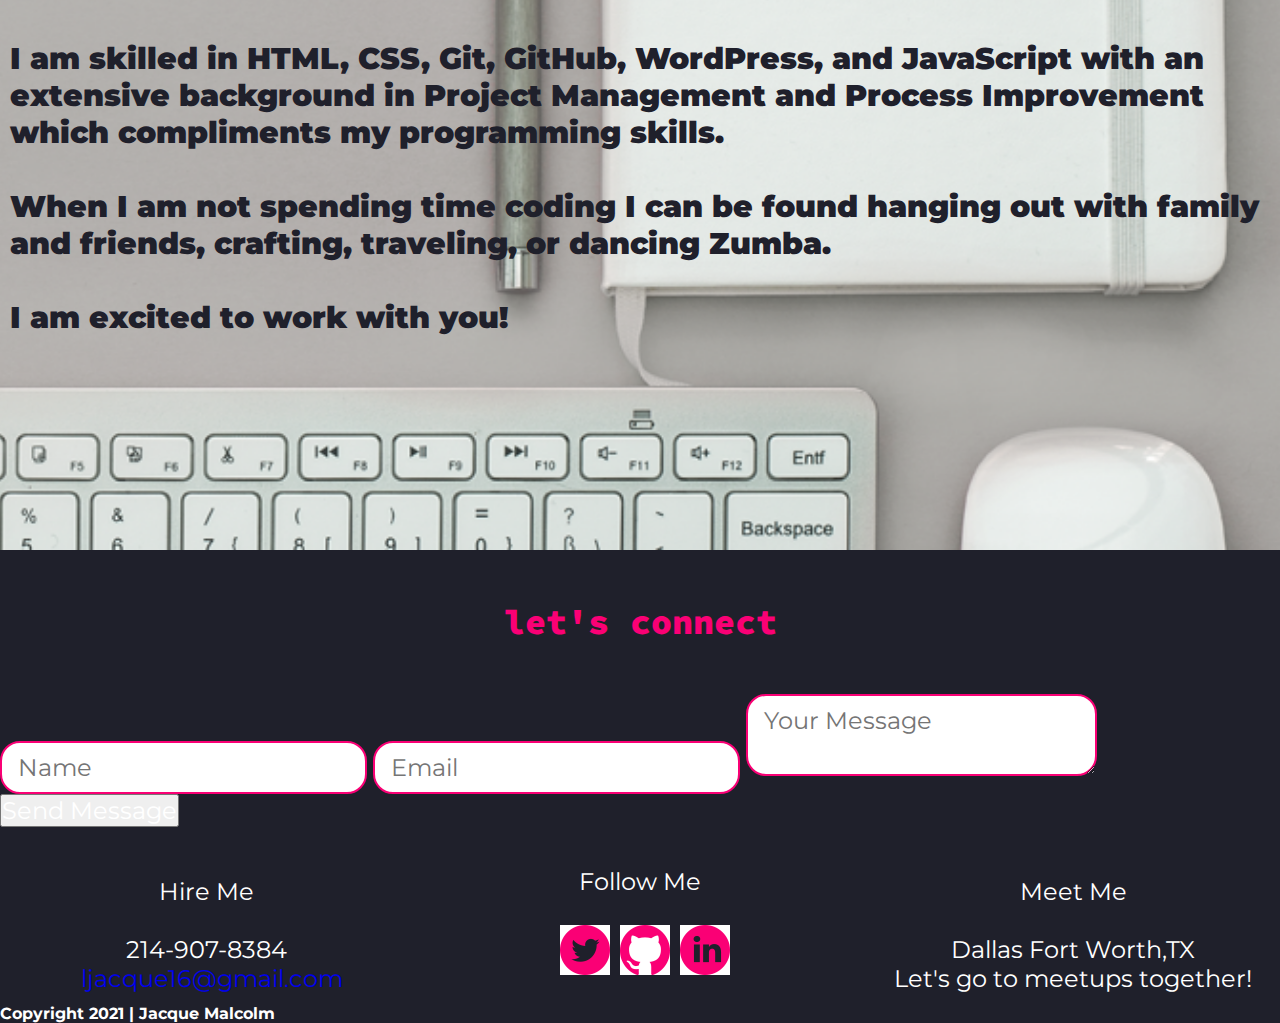
==== commit 8a1f0411: "Updated mobile Styles" ====
--- a/index.html
+++ b/index.html
@@ -35,18 +35,23 @@
             </div>
             </div>  
         <section id="about">
+            <div class="bg-image"></div>
+            <div class="about-me">
             <div>
                 <h3>about me</h3>
             </div>
-            <div class="about-me">
+            <div>
+                <img src="img/personal-photo.jpg" alt="Jacque"> 
+            </div>
+            <div>
                 <p><strong>I am a Front End Developer who is passionate about the web.</strong><br><br> I am skilled in HTML, CSS, Git, GitHub, WordPress, and JavaScript with an extensive background in Project Management and Process Improvement which compliments my programming skills.<br><br> When I am not spending time coding I can be found hanging out with family and friends, crafting, traveling, or
                     dancing Zumba.<br><br> I am excited to work with you!</p>
-                <img src="img/personal-photo.jpg" alt="Jacque">  
             </div>
+        </div>
         </section>
     </main>
     <section id="contact">
-        <div>
+        <div class="contact-info">
             <h3>let's connect</h3>
             <form action="">
                 <input type="text" placeholder="Name">
@@ -63,7 +68,7 @@
                 214-907-8384<br>
                 <a href="mailto:ljacque16@gmail.com"> ljacque16@gmail.com</a></p>
             </div>
-            <div class="connecting">
+            <div class="icons">
             <p>Follow Me<br><br></p>
             <ul>
                 <li><a href="https://twitter.com/explore" target="_blank">
--- a/css/main.css
+++ b/css/main.css
@@ -22,6 +22,7 @@
    color: var(--white);
    font-family: 'Montserrat', sans-serif;
    font-size: 1.5rem;
+   width: 100%;
   }
   input, textarea {
    padding: 10px 16px;
@@ -33,77 +34,90 @@
 /*===== HEADER =====*/
 header .wrapper {
    display: flex;
-   flex-flow: row nowrap;
-   justify-content: space-between;
-   height: 75px;
-   width: 100%;
+   flex-flow: column wrap;
+   justify-content: center;
+   align-items: center;
+   height: 250px;
   }
  header h1 {
-   float: left;
    font-size: 32px;
    color: #ffffff;
-   padding: 10px;
-   margin: 10px;
-   width: 600px;
-  }
-nav {
-   float: right;
-   padding: 5px;
-   margin: 2px;
-   width: 750px;
-  }
- nav ul {  
-   list-style: none;
-   margin: 0;
-   padding: 0;
-   text-align: right;
-  }
- nav ul li{
-   display: inline;
-   padding: 2px;
-   }
+   margin: 40px 0 50px 0;
+  }
+nav ul { 
+   display: flex;
+   flex-flow: row nowrap;
+   justify-content: space-between; 
+  }
  nav ul li a {
    color: #ffffff ;
    font-size: 28px;
-   margin-right: 25px;
-   padding-left: 5px;
-   text-decoration: none;
+   margin-right: 50px;
+  } 
+  h3 {
+   color: #fa0075;
+   font-size: 35px;
+   font-weight: 900;
+   font-family: 'Source Code Pro', monospace;
   }
  
- /*===== MAIN =====*/
+ /* ===== MAIN ===== */
  .hero-image {
+    display: flex;
+    justify-content: center;
+    align-items: center;
    height: 850px;
    background: url('../img/hero-image.png');
    background-size: cover;
    background-position: right;
    padding-right: 200px;
   }
- main h2 {
-   clear: both;
+ .hero-image h2 {
    color: #ffffff;
-   float: left;
    font-family: 'Source Code Pro', monospace;
-   font-size: 100px;
-   margin: 280px 10px 75px 20px;
-   padding: 20px;
+   font-size: 50px;
+   margin-top: -100px;
+   padding-right: 230px;
    text-align: left;
   }
- main h2 span {
+ .hero-image h2 span {
    color: #fa0075;
   }
-  h3 {
-   color: #fa0075;
-   clear: both;
-   font-size: 50px;
-   font-family: 'Source Code Pro', monospace;
-   letter-spacing: 0.1em;
-   height: 50px;
-   margin: 30px auto;
-   padding: 20px 0;
-   text-align: center; 
-   width: 100%;
- }
-h4 {  
+  /* ===== ABOUT===== */
+  #about {
+   background-image: url('../img/about-me.png');
+   background-size: cover;
+   background-position: right;
+   height: 1050px;
+  }
+  .about-me {
+   display: flex;
+   flex-flow: column wrap;
+   justify-content: center;
+   align-items: center;
+  }
+  .about-me h3 {
+   margin: 30px 0;
+ }
+.about-me img {
+   display: flex;
+   flex-flow: row wrap;
+   justify-content: flex-start;
+   align-items: flex-start;
+   border: 10px outset silver;
+   height: 300px;
+   padding: 10px;
+   width: 300px;
+   margin-bottom: 15px;
+} 
+.about-me p {
+   color: #1f202b;
+   font-size: 30px;
+   font-weight: 900;
+   padding: 10px;
+ }
+
+/* h4 {  
    clear: both;
    display: inline-block;
    font-weight: 700;
@@ -119,7 +133,7 @@
    padding: 10px;
    text-align: center;
    width: 100%;
-   }
+   } */
  
  /*===== PORTFOLIO PAGE=====*/
  #portfolio h3 {
@@ -136,56 +150,6 @@
    padding: 10px;
 }
 
-/*#projects img {
-  border: 1px;
-  border-color: #b7b7b7;
-  float: left;
-  height: 450px;
-  width: 500px;
-}
-#projects p {
-   height: 450px;
-   width: 500px;
-
-}
-#projects .portfolio {
-   display: flex;
-   flex-flow: row wrap;
-   justify-content: center;
-   align-items: center;
- }
-.portfolio {
-   display: flex;
-   justify-content: space-between;
-   align-items: center;
-   margin-left: 50px;
-}
-.half-width .para1, .para3 {
-   margin-left: 30px;
-}
-.para1 span {
-   font-size: 16px;
-}
-#projects .portfolio .half-width {
-   margin-bottom: 40px;
-}
-
-.para2 {
-   text-align: left;
-}
-#projects .align {
-  text-align: right;
-}
-.para4 {
-   text-align: left;
-}
-.para4 span {
-   font-size: 16px;
-   
-}
-.para1, .para2, .para3 {
-   margin-top: 10%;
-}*/
 
 /*===== SERVICES PAGE=====*/
 #services .container {
@@ -218,61 +182,41 @@
    height: 335px;
 }
 
-/*===== ABOUT =====*/
-#about .full-width {
-   text-align: center;
-   height: 100px;
-   margin-left: 100px;
-   padding-top: 10px;
-}
-#about {
-   background-image: url('../img/about-me.png');
-   background-size: cover;
-   background-position: right;
-   box-sizing: content-box;
-   clear: both;
-   height: 875px;
-   
-}
-#about h3 {
-   padding-top: 50px;
-   margin-bottom: 140px;
-}
-#about p {
-   color: #1f202b;
-   font-size: 28px;
-   float: left;
-   height: 100px;
-   text-align: left;
-   margin: 0 10px 10px 300px;
-   padding: 10px;
-   width: 630px;
-}
-#about img {
-   float: right;
-   border: 10px outset silver;
-   height: 225px;
-   margin: 0 120px 0 0;
-   padding: 10px;
-   width: 225px;
-}
 
 /*===== FOOTER/CONTACT =====*/
-
+.contact-info {
+   display: flex;
+   flex-flow: column wrap;
+   justify-content: center;
+   align-items: center;
+}
 #contact h3 {
-   padding-top: 50px;
-   margin-bottom: 100px;
+   padding: 50px 0;
 }
 .connect {
    display: grid;
    grid-template-columns: 1fr 1fr 1fr;
-   gap: 40px;
-
+   gap: 20px;
+   margin-top: 40px;
 }
 .connect .connecting {
    text-align: center;
-   background: var(--pink);
-   padding: 10px;
+   padding: 10px;
+}
+.connecting .icons, ul {
+   display: flex;
+   flex-flow: row wrap;
+   justify-content: center;
+   align-items: center;
+}
+.connecting .icons, a {
+   padding-left: 10px;
+}
+.connecting .icons, p {
+   display: flex;
+   flex-flow: row wrap;
+   justify-content: center;
+   align-items: center;
 }
 /*#contact ul img {
    padding: 30px 0 0 50px ;
@@ -295,5 +239,5 @@
 /*===== DESKTOP STYLES =====*/
 @media screen and (min-width: 1200px){
    
-}
-
+} 
+
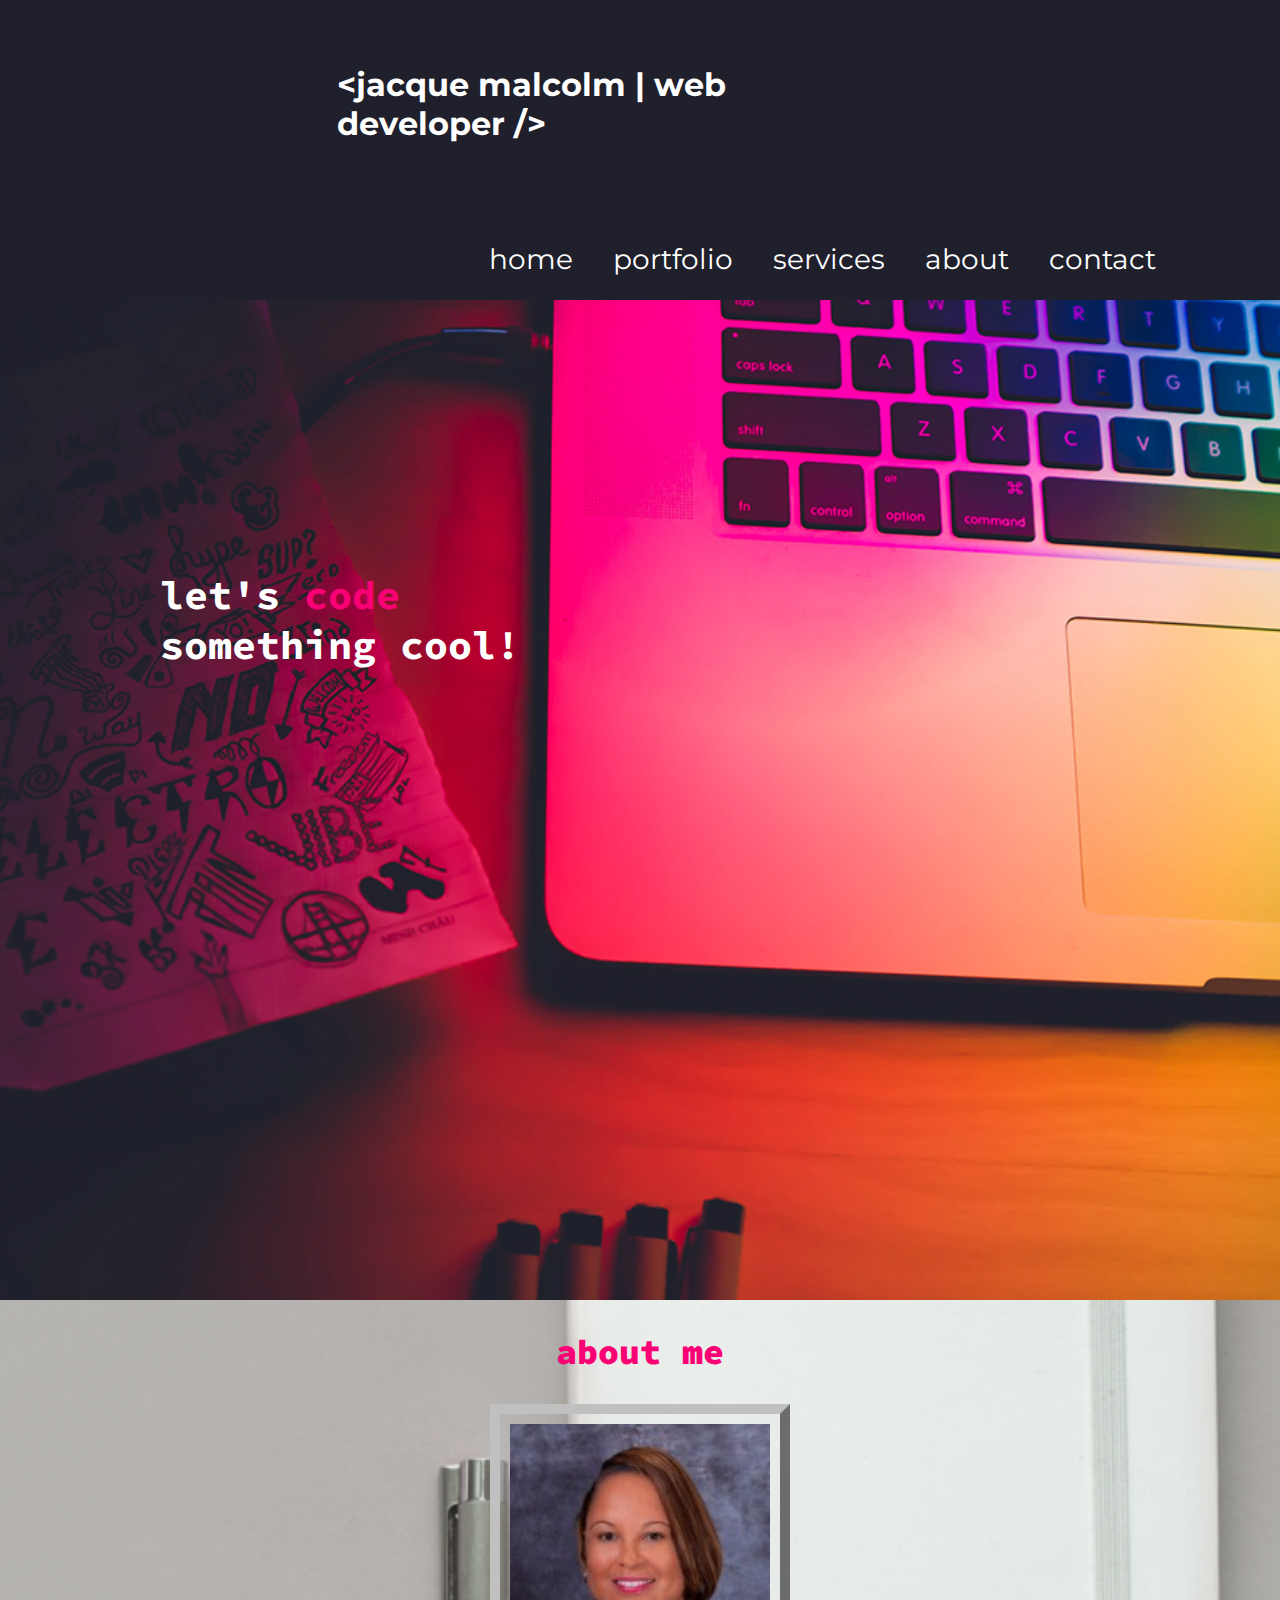
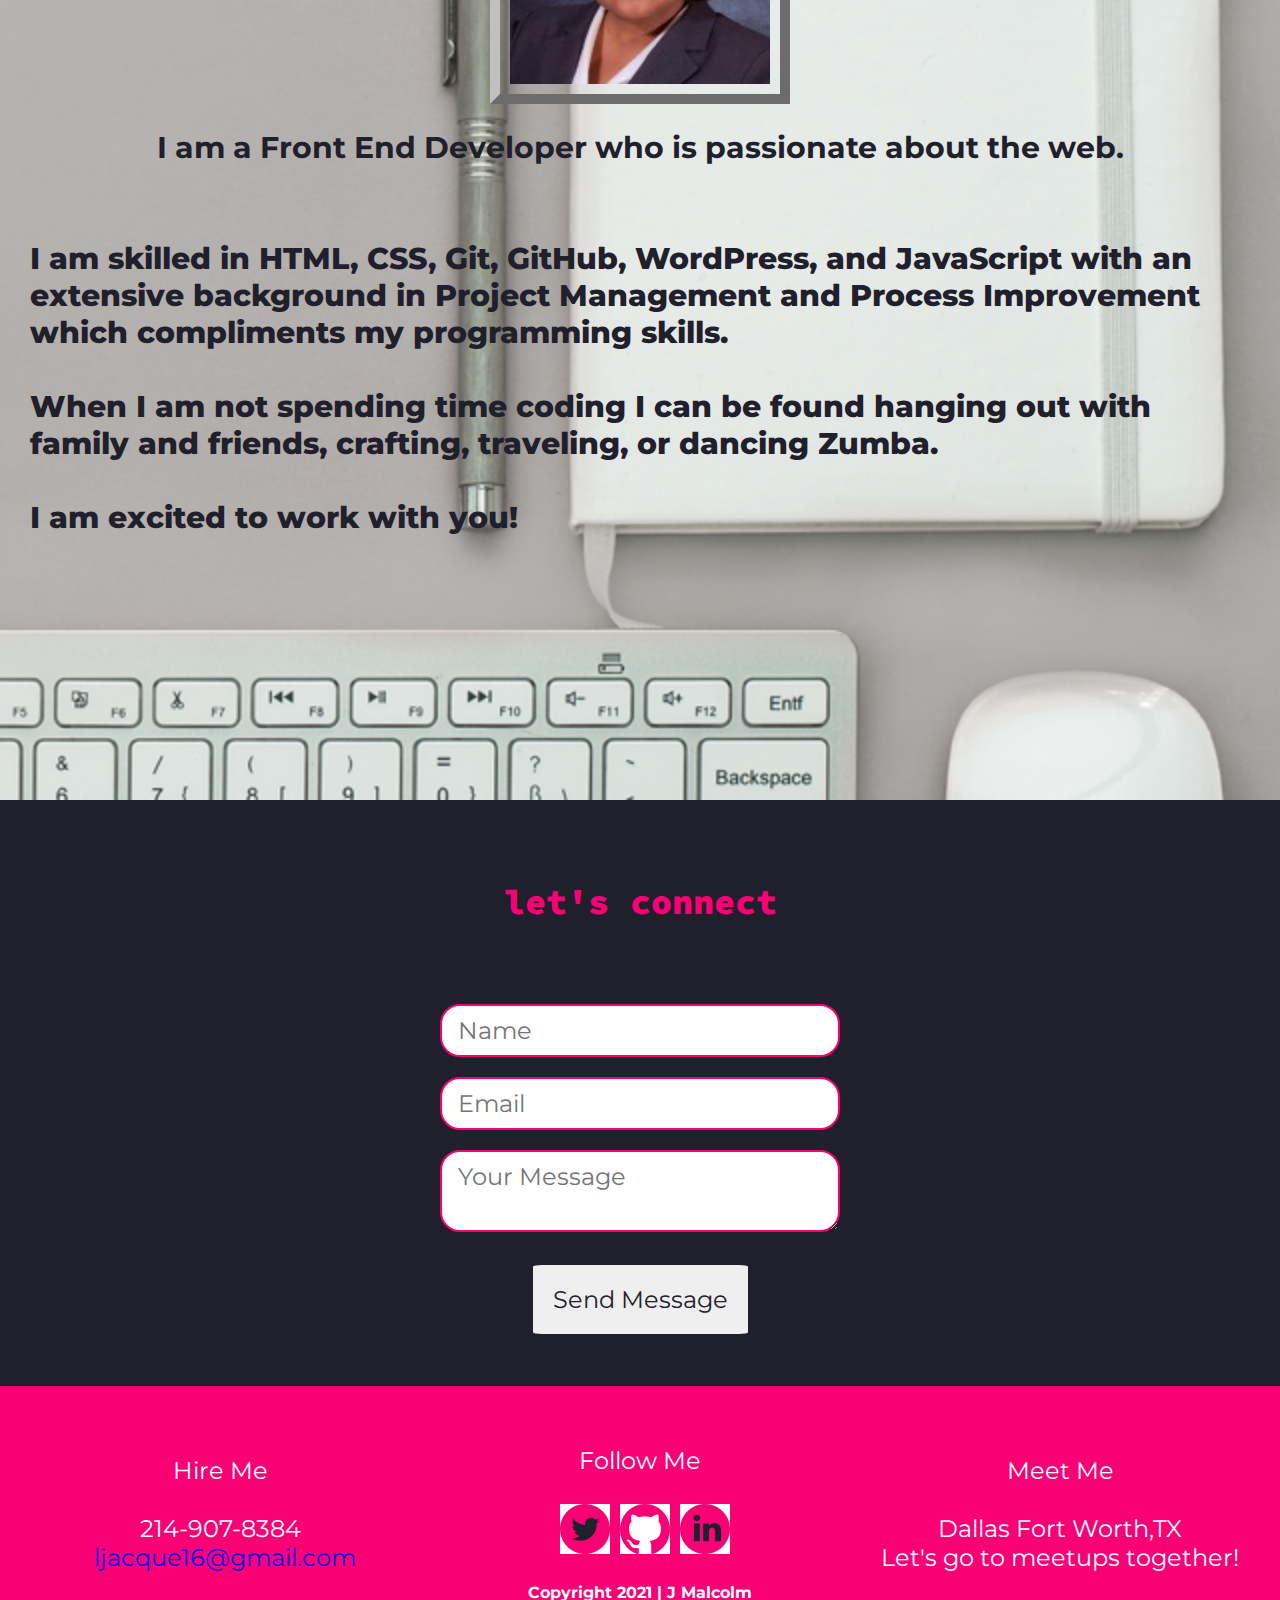
==== commit 5457e71b: "updated" ====
--- a/index.html
+++ b/index.html
@@ -9,7 +9,7 @@
     <link href="https://fonts.googleapis.com/css2?family=Montserrat&family=Source+Code+Pro:wght@600&display=swap" rel="stylesheet">
 </head>
 <body>
-    <header>
+    <header id class="top">
         <div class="wrapper">
         <div>
             <h1>&#60;jacque malcolm | web developer &#47;&#62;</h1>
@@ -57,7 +57,7 @@
                 <input type="text" placeholder="Name">
                 <input type="email" placeholder="Email">
                 <textarea placeholder="Your Message"></textarea>
-                <button class="buton">Send Message</button>
+                <button class="button">Send Message</button>
             </form>
         </div>
     </section>
@@ -85,10 +85,10 @@
                 Let's go to meetups together!</p>
             </div>
         </div>
-        <div>
-            <h6>Copyright 2021 | Jacque Malcolm</h6>
+        <div class="copyright">
+            <h6>Copyright 2021 | J Malcolm</h6>
         </div>
-    </section>
+    </footer>
 </body>
 
 </html>
--- a/css/main.css
+++ b/css/main.css
@@ -37,7 +37,7 @@
    flex-flow: column wrap;
    justify-content: center;
    align-items: center;
-   height: 250px;
+   height: 300px;
   }
  header h1 {
    font-size: 32px;
@@ -66,7 +66,7 @@
     display: flex;
     justify-content: center;
     align-items: center;
-   height: 850px;
+   height: 1000px;
    background: url('../img/hero-image.png');
    background-size: cover;
    background-position: right;
@@ -75,9 +75,9 @@
  .hero-image h2 {
    color: #ffffff;
    font-family: 'Source Code Pro', monospace;
-   font-size: 50px;
-   margin-top: -100px;
-   padding-right: 230px;
+   font-size: 40px;
+   margin-top: -230px;
+   margin-right: 400px;
    text-align: left;
   }
  .hero-image h2 span {
@@ -88,7 +88,7 @@
    background-image: url('../img/about-me.png');
    background-size: cover;
    background-position: right;
-   height: 1050px;
+   height: 1100px;
   }
   .about-me {
    display: flex;
@@ -113,30 +113,13 @@
 .about-me p {
    color: #1f202b;
    font-size: 30px;
-   font-weight: 900;
-   padding: 10px;
+   font-weight: 800;
+   padding: 10px 30px;
  }
 
-/* h4 {  
-   clear: both;
-   display: inline-block;
-   font-weight: 700;
- }
-h5 {
-   font-weight: 500;
-}
-
-h6 {
-   clear: both;
-   font-size: 18px;
-   height: 50px;
-   padding: 10px;
-   text-align: center;
-   width: 100%;
-   } */
- 
  /*===== PORTFOLIO PAGE=====*/
  #portfolio h3 {
+    text-align: center;
    margin: 50px 0 100px;
 }
  .work {
@@ -151,6 +134,7 @@
 }
 
 
+
 /*===== SERVICES PAGE=====*/
 #services .container {
    display: flex;
@@ -159,6 +143,7 @@
    align-items: center;
 }
 #services h3 {
+   text-align: center;
    margin: 100px 0;
    font-size: 50px;
 }
@@ -184,20 +169,42 @@
 
 
 /*===== FOOTER/CONTACT =====*/
-.contact-info {
-   display: flex;
-   flex-flow: column wrap;
-   justify-content: center;
-   align-items: center;
+#contact {
+   padding: 30px 20px;
+}
+#contact form {
+   width: 80%;
+   max-width: 400px;
+   margin: 20px auto;
+   text-align: center;
+}
+#contact input, #contact textarea {
+   width: 100%;
+   margin: 10px 0;
+}
+#contact .button {
+   margin-top: 15px;
+   padding: 20px;
+   color: var(--black);
+  border: 2px solid var(--black); 
+   border-radius: 5%;
+   
 }
 #contact h3 {
    padding: 50px 0;
+   text-align: center;
+}
+footer {
+   background: var(--pink);
+   padding: 20px 20px;
+
 }
 .connect {
    display: grid;
    grid-template-columns: 1fr 1fr 1fr;
    gap: 20px;
    margin-top: 40px;
+   
 }
 .connect .connecting {
    text-align: center;
@@ -218,12 +225,12 @@
    justify-content: center;
    align-items: center;
 }
-/*#contact ul img {
-   padding: 30px 0 0 50px ;
-}*/
 #contact a {
    color: #ffffff;
 }
+.copyright h6 {
+   text-align: center;
+}
 /*===== SMALL TABLET STYLES =====*/
 @media screen and (min-width: 620px){
    
@@ -232,9 +239,29 @@
 
 /*===== LARGE TABLETS & LAPTOP STYLES =====*/
 @media screen and (min-width: 960px){
-   
-}
-
+   header .wrapper {
+      display: flex;
+      flex-flow: row wrap;
+      justify-content: center;
+      align-items: center;
+      width: 100%;
+   }
+   .wrapper h1 {
+      padding-right: 25%;
+      justify-content: flex-start;
+
+   }
+   .wrapper nav {
+      margin-left: 30%;
+   }
+   .wrapper a {
+      margin-left: -20px;
+   }
+   .hero-image {
+      width: 100%;
+   }
+
+}
 
 /*===== DESKTOP STYLES =====*/
 @media screen and (min-width: 1200px){
